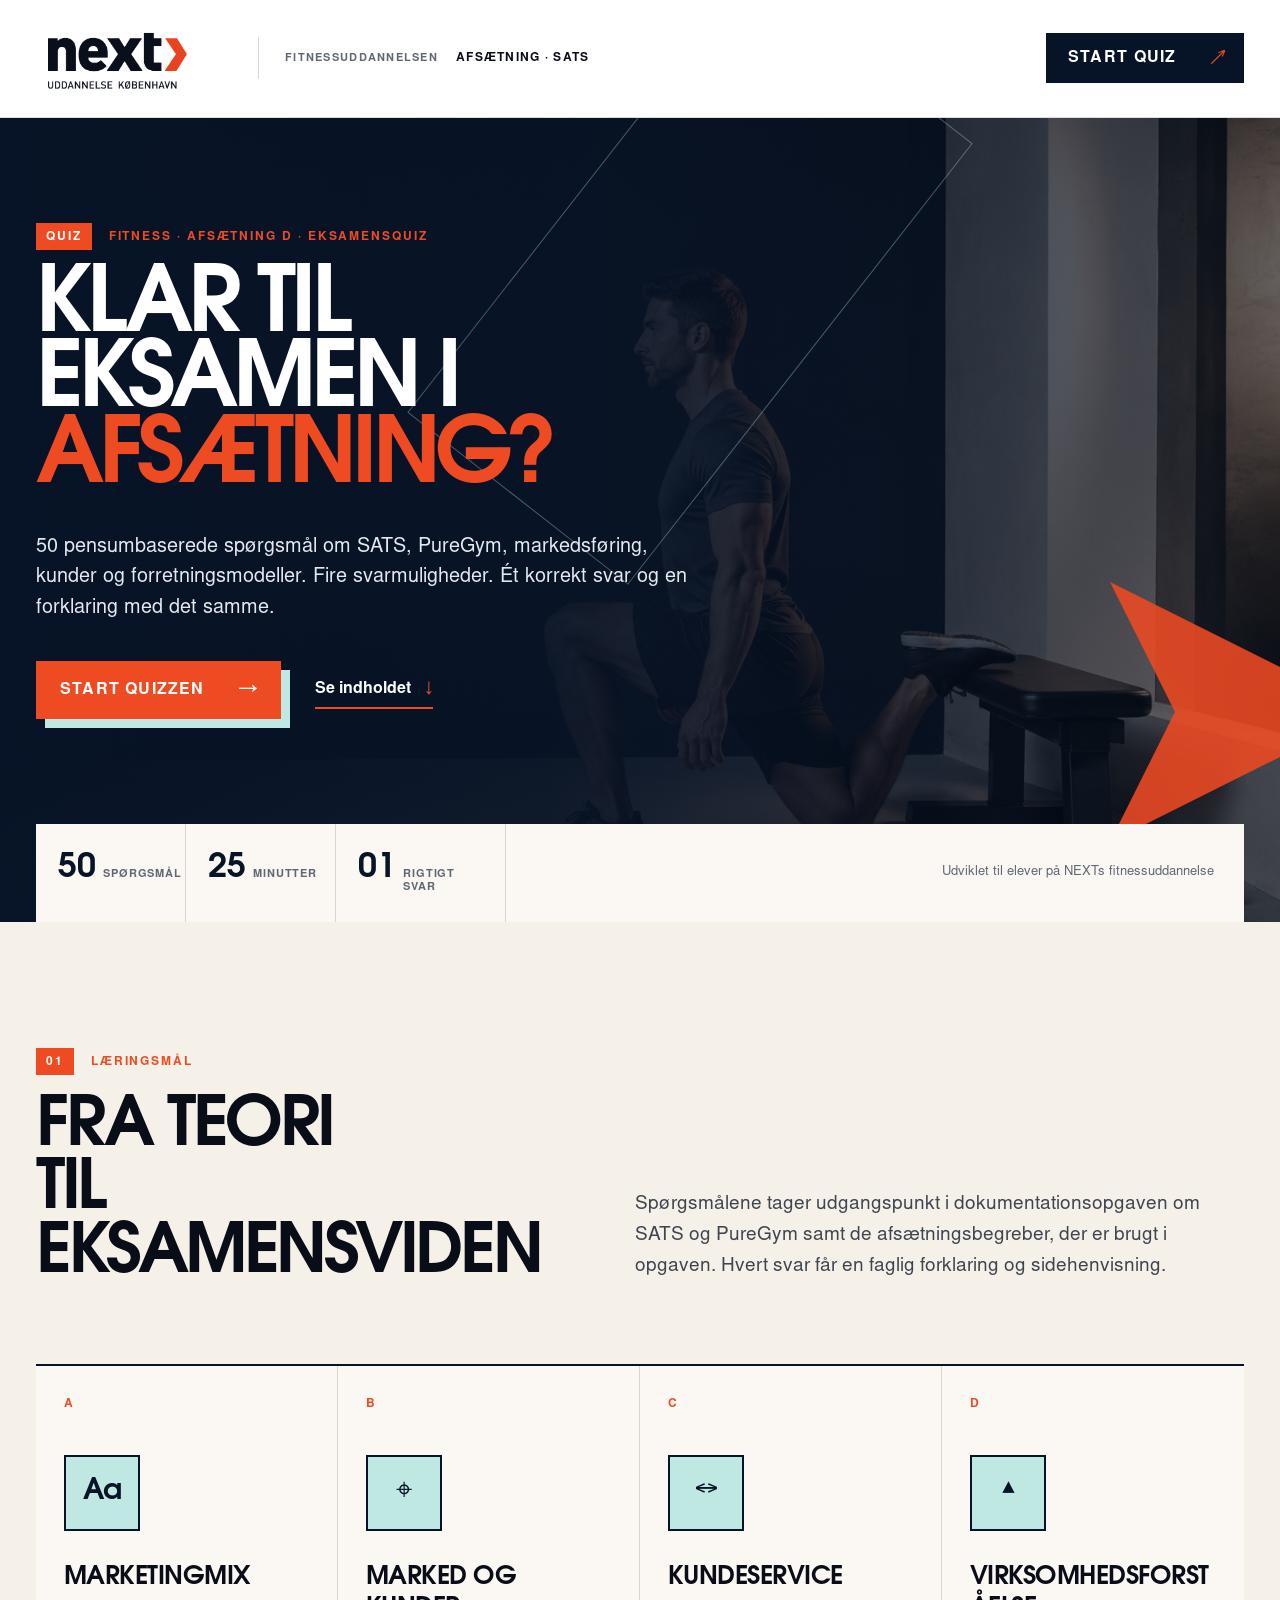
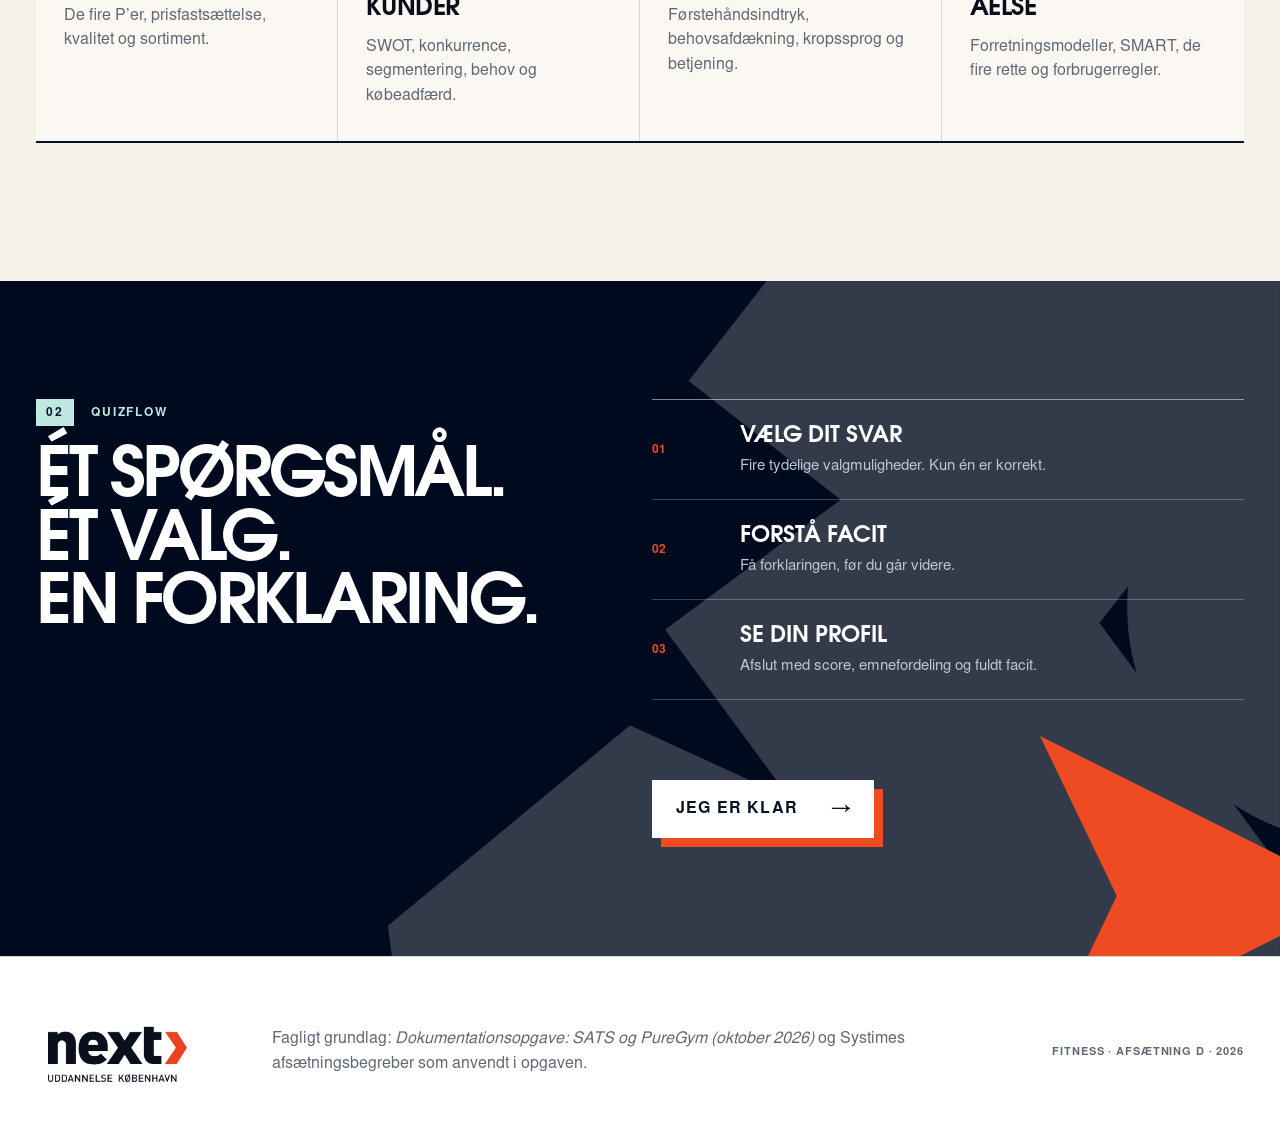
==== eksamen/index.html @ c427e0a9 "Byg NEXT eksamensquiz med oprindeligt design" ====
<!doctype html>
<html lang="da">
<head>
  <meta charset="utf-8">
  <meta name="viewport" content="width=device-width, initial-scale=1">
  <meta name="description" content="50 multiple choice-eksamensspørgsmål i afsætning D for NEXT GF2 Fitness, baseret på dokumentationsopgaven om SATS og PureGym.">
  <meta name="theme-color" content="#08162c">
  <title>NEXT Fitness · Eksamensquiz i afsætning D</title>
  <link rel="stylesheet" href="../css/site.css">
  <script src="questions.js" defer></script>
  <script src="quiz.js" defer></script>
  <style>
    .hero-photo { filter: saturate(.7) brightness(.68); }
    .hero-overlay { background:linear-gradient(90deg,rgba(7,19,38,.99),rgba(7,19,38,.92) 43%,rgba(7,19,38,.4) 100%); }
    .hero h1 { font-size:clamp(55px,7.2vw,112px); }
    .category-breakdown {grid-template-columns:repeat(4,minmax(0,1fr));}
    .topic-grid h3 {font-size:clamp(19px,2vw,26px);overflow-wrap:anywhere}
    .footer-grid p {max-width:700px}
    @media(max-width:1000px){.category-breakdown{grid-template-columns:repeat(2,minmax(0,1fr))}}
    @media(max-width:560px){.category-breakdown{grid-template-columns:1fr}.hero h1{font-size:clamp(48px,13vw,70px)}}
  </style>
</head>
<body>
  <a class="skip-link" href="#main-content">Gå til indhold</a>

  <header class="masthead">
    <a class="brand" href="#" data-home aria-label="Gå til quizforsiden">
      <img src="../assets/images/next-logo.png" alt="NEXT Uddannelse København">
    </a>
    <div class="masthead-meta" aria-label="Modul">
      <span>Fitnessuddannelsen</span>
      <strong>Afsætning · SATS</strong>
    </div>
    <button class="header-cta" type="button" data-start>
      Start quiz
      <span aria-hidden="true">↗</span>
    </button>
  </header>

  <main id="main-content">
    <div id="intro-screen" class="screen">
      <section class="hero" aria-labelledby="hero-title">
        <img class="hero-photo" src="../assets/images/hero-fitness.png" alt="Atlet udfører en kontrolleret Bulgarian split squat">
        <div class="hero-overlay" aria-hidden="true"></div>
        <div class="hero-shape hero-shape-one" aria-hidden="true"></div>
        <div class="hero-shape hero-shape-two" aria-hidden="true"></div>

        <div class="hero-content page-width">
          <p class="overline"><span>Quiz</span> Fitness · Afsætning D · Eksamensquiz</p>
          <h1 id="hero-title">Klar til<br>eksamen i<br><em>afsætning?</em></h1>
          <p class="hero-lead">50 pensumbaserede spørgsmål om SATS, PureGym, markedsføring, kunder og forretningsmodeller. Fire svarmuligheder. Ét korrekt svar og en forklaring med det samme.</p>
          <div class="hero-actions">
            <button class="button button-primary" type="button" data-start>
              Start quizzen
              <span aria-hidden="true">→</span>
            </button>
            <a class="text-link" href="#quiz-overview">Se indholdet <span aria-hidden="true">↓</span></a>
          </div>
        </div>

        <div class="hero-stats page-width" aria-label="Information om quizzen">
          <div><strong>50</strong><span>spørgsmål</span></div>
          <div><strong>25</strong><span>minutter</span></div>
          <div><strong>01</strong><span>rigtigt svar</span></div>
          <p>Udviklet til elever på NEXTs fitnessuddannelse</p>
        </div>
      </section>

      <section id="quiz-overview" class="overview page-width" aria-labelledby="overview-title">
        <div class="section-intro">
          <p class="overline"><span>01</span> Læringsmål</p>
          <h2 id="overview-title">Fra teori<br>til eksamensviden</h2>
          <p>Spørgsmålene tager udgangspunkt i dokumentationsopgaven om SATS og PureGym samt de afsætningsbegreber, der er brugt i opgaven. Hvert svar får en faglig forklaring og sidehenvisning.</p>
        </div>

        <div class="topic-grid">
          <article>
            <span class="topic-index">A</span>
            <div class="topic-icon" aria-hidden="true">Aa</div>
            <h3>Marketingmix</h3>
            <p>De fire P’er, prisfastsættelse, kvalitet og sortiment.</p>
          </article>
          <article>
            <span class="topic-index">B</span>
            <div class="topic-icon" aria-hidden="true">⌖</div>
            <h3>Marked og kunder</h3>
            <p>SWOT, konkurrence, segmentering, behov og købeadfærd.</p>
          </article>
          <article>
            <span class="topic-index">C</span>
            <div class="topic-icon" aria-hidden="true">↔</div>
            <h3>Kundeservice</h3>
            <p>Førstehåndsindtryk, behovsafdækning, kropssprog og betjening.</p>
          </article>
          <article>
            <span class="topic-index">D</span>
            <div class="topic-icon" aria-hidden="true">▲</div>
            <h3>Virksomhedsforståelse</h3>
            <p>Forretningsmodeller, SMART, de fire rette og forbrugerregler.</p>
          </article>
        </div>
      </section>

      <section class="process">
        <div class="page-width process-grid">
          <div class="process-copy">
            <p class="overline overline-light"><span>02</span> Quizflow</p>
            <h2>Ét spørgsmål.<br>Ét valg.<br>En forklaring.</h2>
          </div>
          <ol class="process-list">
            <li><b>01</b><span><strong>Vælg dit svar</strong><small>Fire tydelige valgmuligheder. Kun én er korrekt.</small></span></li>
            <li><b>02</b><span><strong>Forstå facit</strong><small>Få forklaringen, før du går videre.</small></span></li>
            <li><b>03</b><span><strong>Se din profil</strong><small>Afslut med score, emnefordeling og fuldt facit.</small></span></li>
          </ol>
          <button class="button button-light" type="button" data-start>Jeg er klar <span aria-hidden="true">→</span></button>
        </div>
      </section>
    </div>

    <section id="quiz-screen" class="screen quiz-shell" hidden aria-labelledby="question-title">
      <div class="quiz-topbar">
        <div class="page-width quiz-topbar-inner">
          <div>
            <span id="question-counter">Spørgsmål 01 / 50</span>
            <strong id="question-category">Marketingmix</strong>
          </div>
          <div class="progress-track" role="progressbar" aria-label="Quizfremdrift" aria-valuemin="0" aria-valuemax="50" aria-valuenow="1">
            <span id="progress-bar"></span>
          </div>
          <button class="quiet-button" type="button" data-home>Afslut</button>
        </div>
      </div>

      <div class="page-width quiz-layout">
        <aside class="quiz-rail" aria-label="Quizindhold">
          <p class="rail-kicker">Du testes i</p>
          <ul id="category-list"></ul>
          <div class="rail-note">
            <span aria-hidden="true">i</span>
            <p>Vælg ét svar. Facit kan ikke ændres, når du har svaret.</p>
          </div>
        </aside>

        <article class="question-panel">
          <p id="muscle-name" class="overline"><span id="question-number">01</span> Marketingmix</p>
          <h1 id="question-title" tabindex="-1"></h1>
          <div id="answer-list" class="answer-list" role="radiogroup" aria-label="Svarmuligheder"></div>
          <div id="question-action" class="question-action">
            <p id="selection-hint">Vælg en svarmulighed for at fortsætte.</p>
            <button id="submit-answer" class="button button-primary" type="button" disabled>Bekræft svar <span aria-hidden="true">→</span></button>
          </div>

          <div id="feedback-panel" class="feedback-panel" hidden aria-live="polite">
            <div id="feedback-symbol" class="feedback-symbol" aria-hidden="true"></div>
            <div class="feedback-copy">
              <p id="feedback-kicker"></p>
              <h2 id="feedback-title"></h2>
              <p id="feedback-explanation"></p>
            </div>
            <button id="next-question" class="button button-dark" type="button">Næste spørgsmål <span aria-hidden="true">→</span></button>
          </div>
        </article>
      </div>
    </section>

    <section id="result-screen" class="screen result-shell" hidden aria-labelledby="result-title">
      <div class="result-hero">
        <div class="page-width result-hero-grid">
          <div>
            <p class="overline overline-light"><span>Resultat</span> Din evaluering</p>
            <h1 id="result-title"></h1>
            <p id="result-summary"></p>
            <button class="button button-light" type="button" data-start>Tag quizzen igen <span aria-hidden="true">↻</span></button>
          </div>
          <div class="score-card" aria-label="Samlet score">
            <span>Din score</span>
            <strong id="result-score">0</strong>
            <b>af 50</b>
            <small id="result-percentage">0% rigtige</small>
          </div>
        </div>
      </div>

      <div class="page-width result-content">
        <section aria-labelledby="profile-title">
          <div class="result-heading">
            <p class="overline"><span>01</span> Faglig profil</p>
            <h2 id="profile-title">Sådan klarede du emnerne</h2>
          </div>
          <div id="category-breakdown" class="category-breakdown"></div>
        </section>

        <section class="review-section" aria-labelledby="review-title">
          <div class="result-heading">
            <p class="overline"><span>02</span> Facit</p>
            <h2 id="review-title">Gennemgå alle spørgsmål</h2>
          </div>
          <div id="answer-review" class="answer-review"></div>
        </section>
      </div>
    </section>
  </main>

  <footer class="site-footer">
    <div class="page-width footer-grid">
      <img src="../assets/images/next-logo.png" alt="NEXT Uddannelse København">
      <p>Fagligt grundlag: <em>Dokumentationsopgave: SATS og PureGym (oktober 2026)</em> og Systimes afsætningsbegreber som anvendt i opgaven.</p>
      <span>Fitness · Afsætning D · 2026</span>
    </div>
  </footer>
</body>
</html>
---- css/site.css ----
@font-face {
  font-family: "Next Display";
  src: url("../assets/fonts/URWGothic-Demi.otf") format("opentype");
  font-display: swap;
  font-weight: 700;
}

@font-face {
  font-family: "Next Sans";
  src: url("../assets/fonts/NimbusSans-Regular.otf") format("opentype");
  font-display: swap;
  font-weight: 400;
}

@font-face {
  font-family: "Next Sans";
  src: url("../assets/fonts/NimbusSans-Bold.otf") format("opentype");
  font-display: swap;
  font-weight: 700;
}

:root {
  --navy-950: #071326;
  --navy-900: #0b1b35;
  --navy-800: #142b4e;
  --orange-500: #ef4b23;
  --orange-600: #d93d16;
  --cream-100: #f5f0e8;
  --cream-50: #fbf8f3;
  --white: #ffffff;
  --mint-300: #bfe8e3;
  --ink: #090d18;
  --muted: #606875;
  --line: #d9d6cf;
  --success: #087a5b;
  --success-bg: #e4f4ed;
  --danger: #b72d32;
  --danger-bg: #f8e7e7;
  --page: 1280px;
  --shadow-lg: 0 28px 80px rgb(7 19 38 / 15%);
}

*,
*::before,
*::after {
  box-sizing: border-box;
}

[hidden] {
  display: none !important;
}

html {
  scroll-behavior: smooth;
}

body {
  min-width: 320px;
  margin: 0;
  overflow-x: hidden;
  background: var(--cream-100);
  color: var(--ink);
  font-family: "Next Sans", Arial, sans-serif;
  -webkit-font-smoothing: antialiased;
}

button,
input,
textarea,
select {
  font: inherit;
}

button,
a {
  -webkit-tap-highlight-color: transparent;
}

button:focus-visible,
a:focus-visible,
summary:focus-visible,
h1:focus-visible {
  outline: 4px solid #4d9cf5;
  outline-offset: 4px;
}

.skip-link {
  position: fixed;
  z-index: 1000;
  top: 12px;
  left: 12px;
  padding: 12px 16px;
  transform: translateY(-150%);
  background: var(--white);
  color: var(--navy-950);
  font-weight: 700;
}

.skip-link:focus {
  transform: translateY(0);
}

.page-width {
  width: min(var(--page), calc(100% - 72px));
  margin-inline: auto;
}

.screen[hidden] {
  display: none !important;
}

.masthead {
  position: relative;
  z-index: 20;
  min-height: 96px;
  display: grid;
  grid-template-columns: 190px 1fr auto;
  align-items: center;
  gap: 32px;
  padding: 14px max(36px, calc((100vw - var(--page)) / 2));
  background: var(--white);
  border-bottom: 1px solid rgb(7 19 38 / 14%);
}

.brand {
  display: inline-flex;
  width: fit-content;
}

.brand img {
  width: 158px;
  height: auto;
  display: block;
}

.masthead-meta {
  min-height: 42px;
  display: flex;
  align-items: center;
  gap: 18px;
  border-left: 1px solid var(--line);
  padding-left: 26px;
  text-transform: uppercase;
  letter-spacing: .08em;
}

.masthead-meta span {
  color: var(--muted);
  font-size: 11px;
  font-weight: 700;
}

.masthead-meta strong {
  font-size: 12px;
}

.header-cta,
.quiet-button {
  border: 0;
  cursor: pointer;
  text-transform: uppercase;
  font-weight: 700;
  letter-spacing: .08em;
}

.header-cta {
  min-height: 50px;
  display: inline-flex;
  align-items: center;
  gap: 34px;
  padding: 0 18px 0 22px;
  background: var(--navy-950);
  color: var(--white);
}

.header-cta span {
  color: var(--orange-500);
  font-size: 20px;
}

.hero {
  position: relative;
  min-height: 760px;
  height: calc(100vh - 96px);
  max-height: 980px;
  overflow: hidden;
  display: grid;
  align-items: center;
  background: var(--navy-950);
  color: var(--white);
}

.hero-photo,
.hero-overlay {
  position: absolute;
  inset: 0;
  width: 100%;
  height: 100%;
}

.hero-photo {
  object-fit: cover;
  object-position: center;
}

.hero-overlay {
  background:
    linear-gradient(90deg, rgb(7 19 38 / 98%) 0%, rgb(7 19 38 / 88%) 37%, rgb(7 19 38 / 30%) 67%, rgb(7 19 38 / 6%) 100%),
    linear-gradient(0deg, rgb(7 19 38 / 75%) 0%, transparent 42%);
}

.hero-shape {
  position: absolute;
  pointer-events: none;
}

.hero-shape-one {
  top: -120px;
  left: 43%;
  width: 280px;
  height: 560px;
  transform: rotate(38deg);
  border: 1px solid rgb(191 232 227 / 34%);
}

.hero-shape-two {
  right: -90px;
  bottom: 80px;
  width: 260px;
  height: 260px;
  background: var(--orange-500);
  clip-path: polygon(0 0, 100% 50%, 0 100%, 25% 50%);
  opacity: .88;
}

.hero-content {
  position: relative;
  z-index: 2;
  padding-bottom: 98px;
}

.overline {
  margin: 0 0 22px;
  color: var(--orange-500);
  font-size: 12px;
  font-weight: 700;
  letter-spacing: .16em;
  text-transform: uppercase;
}

.overline span {
  display: inline-block;
  margin-right: 12px;
  padding: 7px 10px 6px;
  background: var(--orange-500);
  color: var(--white);
}

.overline-light {
  color: var(--mint-300);
}

.overline-light span {
  background: var(--mint-300);
  color: var(--navy-950);
}

.hero h1,
.process h2,
.result-hero h1 {
  margin: 0;
  font-family: "Next Display", "Arial Black", sans-serif;
  font-weight: 700;
  text-transform: uppercase;
}

.hero h1 {
  max-width: 900px;
  font-size: clamp(64px, 7.7vw, 124px);
  line-height: .82;
  letter-spacing: -.055em;
}

.hero h1 em {
  color: var(--orange-500);
  font-style: normal;
}

.hero-lead {
  max-width: 670px;
  margin: 34px 0 0;
  color: #e4e9f0;
  font-size: clamp(18px, 1.55vw, 23px);
  line-height: 1.55;
}

.hero-actions {
  margin-top: 36px;
  display: flex;
  align-items: center;
  gap: 34px;
}

.button {
  min-height: 58px;
  min-width: 220px;
  border: 0;
  display: inline-flex;
  align-items: center;
  justify-content: space-between;
  gap: 32px;
  padding: 16px 21px 15px 24px;
  cursor: pointer;
  color: var(--white);
  font-weight: 700;
  letter-spacing: .075em;
  text-transform: uppercase;
  transition: transform .18s ease, background .18s ease, box-shadow .18s ease;
}

.button span {
  font-size: 22px;
  line-height: 1;
}

.button:hover:not(:disabled) {
  transform: translate(4px, 4px);
}

.button-primary {
  background: var(--orange-500);
  box-shadow: 9px 9px 0 var(--mint-300);
}

.button-primary:hover:not(:disabled) {
  background: var(--orange-600);
  box-shadow: 5px 5px 0 var(--mint-300);
}

.button-dark {
  background: var(--navy-950);
}

.button-dark:hover:not(:disabled) {
  background: var(--navy-800);
}

.button-light {
  background: var(--white);
  color: var(--navy-950);
  box-shadow: 9px 9px 0 var(--orange-500);
}

.button-light:hover:not(:disabled) {
  box-shadow: 5px 5px 0 var(--orange-500);
}

.button:disabled {
  cursor: not-allowed;
  opacity: .48;
  box-shadow: none;
}

.text-link {
  padding: 10px 0 8px;
  color: var(--white);
  border-bottom: 2px solid var(--orange-500);
  font-weight: 700;
  text-decoration: none;
}

.text-link span {
  margin-left: 10px;
  color: var(--orange-500);
}

.hero-stats {
  position: absolute;
  z-index: 3;
  right: 0;
  bottom: 0;
  left: 0;
  min-height: 98px;
  display: grid;
  grid-template-columns: 150px 150px 170px 1fr;
  align-items: stretch;
  background: var(--cream-50);
  color: var(--navy-950);
}

.hero-stats > div {
  display: flex;
  align-items: baseline;
  gap: 7px;
  padding: 25px 22px;
  border-right: 1px solid var(--line);
}

.hero-stats strong {
  font-family: "Next Display", sans-serif;
  font-size: 34px;
}

.hero-stats span {
  color: var(--muted);
  font-size: 11px;
  font-weight: 700;
  letter-spacing: .08em;
  text-transform: uppercase;
}

.hero-stats p {
  margin: 0;
  align-self: center;
  justify-self: end;
  padding: 25px 30px;
  color: var(--muted);
  font-size: 13px;
}

.overview {
  padding-block: 126px 138px;
}

.section-intro {
  display: grid;
  grid-template-columns: minmax(360px, .92fr) 1.08fr;
  column-gap: 80px;
  align-items: end;
}

.section-intro .overline {
  grid-column: 1 / -1;
}

.section-intro h2,
.result-heading h2 {
  margin: 0;
  font-family: "Next Display", sans-serif;
  font-size: clamp(46px, 5.4vw, 82px);
  line-height: .92;
  letter-spacing: -.05em;
  text-transform: uppercase;
}

.section-intro > p:last-child {
  max-width: 610px;
  margin: 0;
  padding-bottom: 5px;
  color: #3e4550;
  font-size: 19px;
  line-height: 1.65;
}

.topic-grid {
  margin-top: 76px;
  display: grid;
  grid-template-columns: repeat(4, 1fr);
  border-top: 2px solid var(--navy-950);
  border-bottom: 2px solid var(--navy-950);
}

.topic-grid article {
  position: relative;
  min-height: 330px;
  padding: 28px 28px 32px;
  border-right: 1px solid var(--line);
  background: var(--cream-50);
  transition: background .2s ease, color .2s ease, transform .2s ease;
}

.topic-grid article:last-child {
  border-right: 0;
}

.topic-grid article:hover {
  z-index: 2;
  transform: translateY(-8px);
  background: var(--navy-950);
  color: var(--white);
}

.topic-index {
  color: var(--orange-500);
  font-size: 12px;
  font-weight: 700;
}

.topic-icon {
  width: 76px;
  height: 76px;
  margin-top: 42px;
  display: grid;
  place-items: center;
  border: 2px solid var(--navy-950);
  background: var(--mint-300);
  color: var(--navy-950);
  font-family: "Next Display", sans-serif;
  font-size: 29px;
}

.topic-grid h3 {
  margin: 32px 0 10px;
  font-family: "Next Display", sans-serif;
  font-size: 28px;
  letter-spacing: -.02em;
  text-transform: uppercase;
}

.topic-grid p {
  margin: 0;
  color: var(--muted);
  line-height: 1.55;
}

.topic-grid article:hover p {
  color: #d9e0e9;
}

.process {
  position: relative;
  overflow: hidden;
  padding-block: 118px;
  background: var(--navy-950) url("../assets/images/next-pattern-dark.png") center / cover;
  color: var(--white);
}

.process::after {
  content: "";
  position: absolute;
  right: -80px;
  bottom: -100px;
  width: 320px;
  height: 320px;
  background: var(--orange-500);
  clip-path: polygon(0 0, 100% 50%, 0 100%, 24% 50%);
}

.process-grid {
  position: relative;
  z-index: 1;
  display: grid;
  grid-template-columns: .95fr 1.05fr;
  gap: 80px;
}

.process h2 {
  font-size: clamp(50px, 5.4vw, 82px);
  line-height: .92;
  letter-spacing: -.05em;
}

.process-list {
  margin: 0;
  padding: 0;
  list-style: none;
  border-top: 1px solid rgb(255 255 255 / 50%);
}

.process-list li {
  min-height: 100px;
  display: grid;
  grid-template-columns: 70px 1fr;
  align-items: center;
  gap: 18px;
  border-bottom: 1px solid rgb(255 255 255 / 24%);
}

.process-list li > b {
  color: var(--orange-500);
  font-size: 12px;
}

.process-list li span {
  display: grid;
  gap: 7px;
}

.process-list strong {
  font-family: "Next Display", sans-serif;
  font-size: 23px;
  text-transform: uppercase;
}

.process-list small {
  color: #bcc7d5;
  font-size: 15px;
}

.process .button {
  grid-column: 2;
  justify-self: start;
}

.quiz-shell {
  min-height: calc(100vh - 96px);
  padding-bottom: 100px;
  background:
    linear-gradient(120deg, transparent 0 75%, rgb(7 19 38 / 5%) 75% 100%),
    var(--cream-100);
}

.quiz-topbar {
  background: var(--navy-950);
  color: var(--white);
}

.quiz-topbar-inner {
  min-height: 78px;
  display: grid;
  grid-template-columns: 230px 1fr auto;
  align-items: center;
  gap: 30px;
}

.quiz-topbar-inner > div:first-child {
  display: flex;
  align-items: center;
  gap: 18px;
}

#question-counter,
#question-category {
  font-size: 11px;
  letter-spacing: .1em;
  text-transform: uppercase;
}

#question-category {
  padding-left: 18px;
  border-left: 1px solid rgb(255 255 255 / 34%);
  color: var(--mint-300);
}

.progress-track {
  height: 7px;
  overflow: hidden;
  background: rgb(255 255 255 / 16%);
}

.progress-track span {
  display: block;
  width: 0;
  height: 100%;
  background: var(--orange-500);
  transition: width .28s ease;
}

.quiet-button {
  padding: 12px 0 10px;
  background: transparent;
  color: var(--white);
  border-bottom: 2px solid var(--orange-500);
  font-size: 11px;
}

.quiz-layout {
  display: grid;
  grid-template-columns: 220px minmax(0, 1fr);
  gap: 54px;
  padding-top: 68px;
}

.quiz-rail {
  padding-top: 8px;
}

.rail-kicker {
  margin: 0 0 22px;
  color: var(--muted);
  font-size: 11px;
  font-weight: 700;
  letter-spacing: .12em;
  text-transform: uppercase;
}

.quiz-rail ul {
  margin: 0;
  padding: 0;
  list-style: none;
  border-top: 2px solid var(--navy-950);
}

.quiz-rail li {
  min-height: 52px;
  display: flex;
  align-items: center;
  justify-content: space-between;
  gap: 10px;
  border-bottom: 1px solid var(--line);
  color: var(--muted);
  font-size: 13px;
  font-weight: 700;
  text-transform: uppercase;
}

.quiz-rail li.active {
  color: var(--navy-950);
}

.quiz-rail li.active::before {
  content: "";
  width: 10px;
  height: 10px;
  margin-right: 2px;
  background: var(--orange-500);
}

.quiz-rail li span {
  margin-left: auto;
  color: var(--orange-500);
}

.rail-note {
  margin-top: 38px;
  display: grid;
  grid-template-columns: 28px 1fr;
  gap: 11px;
  align-items: start;
}

.rail-note > span {
  width: 26px;
  height: 26px;
  display: grid;
  place-items: center;
  border-radius: 50%;
  background: var(--navy-950);
  color: var(--white);
  font-family: serif;
  font-weight: 700;
}

.rail-note p {
  margin: 2px 0 0;
  color: var(--muted);
  font-size: 13px;
  line-height: 1.5;
}

.question-panel {
  min-height: 640px;
  padding: clamp(42px, 5.2vw, 72px);
  background: var(--white);
  border-top: 10px solid var(--navy-950);
  box-shadow: var(--shadow-lg);
}

.question-panel > h1 {
  max-width: 910px;
  margin: 0 0 42px;
  font-family: "Next Display", sans-serif;
  font-size: clamp(38px, 4vw, 62px);
  line-height: 1.02;
  letter-spacing: -.045em;
}

.answer-list {
  display: grid;
  gap: 13px;
}

.answer-option {
  width: 100%;
  min-height: 72px;
  display: grid;
  grid-template-columns: 50px minmax(0, 1fr) 38px;
  align-items: center;
  gap: 17px;
  padding: 10px 16px 10px 10px;
  border: 2px solid #d6d8dc;
  background: var(--white);
  color: var(--ink);
  cursor: pointer;
  text-align: left;
  font-size: 17px;
  line-height: 1.35;
  transition: border-color .15s ease, background .15s ease, transform .15s ease;
}

.answer-option:hover:not(:disabled) {
  transform: translateX(5px);
  border-color: var(--navy-950);
}

.answer-option:disabled {
  cursor: default;
  opacity: 1;
}

.answer-letter {
  width: 48px;
  height: 48px;
  display: grid;
  place-items: center;
  background: var(--cream-100);
  font-family: "Next Display", sans-serif;
  font-size: 16px;
}

.answer-state {
  text-align: center;
  font-size: 27px;
  font-weight: 700;
}

.answer-option.selected {
  border-color: var(--navy-950);
  background: #edf2f8;
}

.answer-option.selected .answer-letter {
  background: var(--navy-950);
  color: var(--white);
}

.answer-option.correct {
  border-color: var(--success);
  background: var(--success-bg);
}

.answer-option.correct .answer-letter {
  background: var(--success);
  color: var(--white);
}

.answer-option.wrong {
  border-color: var(--danger);
  background: var(--danger-bg);
}

.answer-option.wrong .answer-letter {
  background: var(--danger);
  color: var(--white);
}

.question-action {
  margin-top: 30px;
  display: flex;
  align-items: center;
  justify-content: space-between;
  gap: 24px;
}

.question-action p {
  margin: 0;
  color: var(--muted);
  font-size: 13px;
}

.feedback-panel {
  margin-top: 30px;
  padding: 24px;
  display: grid;
  grid-template-columns: 58px 1fr auto;
  align-items: center;
  gap: 20px;
  border-left: 8px solid;
}

.feedback-panel.is-correct {
  border-color: var(--success);
  background: var(--success-bg);
}

.feedback-panel.is-wrong {
  border-color: var(--danger);
  background: var(--danger-bg);
}

.feedback-symbol {
  width: 54px;
  height: 54px;
  display: grid;
  place-items: center;
  border-radius: 50%;
  color: var(--white);
  font-size: 28px;
  font-weight: 700;
}

.is-correct .feedback-symbol {
  background: var(--success);
}

.is-wrong .feedback-symbol {
  background: var(--danger);
}

.feedback-copy > p:first-child {
  margin: 0 0 4px;
  color: var(--muted);
  font-size: 10px;
  font-weight: 700;
  letter-spacing: .12em;
  text-transform: uppercase;
}

.feedback-copy h2 {
  margin: 0 0 7px;
  font-family: "Next Display", sans-serif;
  font-size: 27px;
  text-transform: uppercase;
}

.feedback-copy > p:last-child {
  max-width: 610px;
  margin: 0;
  color: #3f4650;
  line-height: 1.55;
}

.feedback-panel .button {
  min-width: 205px;
  box-shadow: none;
}

.result-shell {
  background: var(--cream-100);
}

.result-hero {
  position: relative;
  overflow: hidden;
  padding-block: 92px;
  background: var(--navy-950) url("../assets/images/next-pattern-dark.png") center / cover;
  color: var(--white);
}

.result-hero::after {
  content: "";
  position: absolute;
  right: -80px;
  bottom: -40px;
  width: 360px;
  height: 360px;
  background: var(--orange-500);
  clip-path: polygon(0 0, 100% 50%, 0 100%, 24% 50%);
}

.result-hero-grid {
  position: relative;
  z-index: 1;
  display: grid;
  grid-template-columns: minmax(0, 1fr) 340px;
  align-items: center;
  gap: 76px;
}

.result-hero h1 {
  max-width: 800px;
  font-size: clamp(58px, 7vw, 102px);
  line-height: .86;
  letter-spacing: -.055em;
}

.result-hero-grid > div:first-child > p:not(.overline) {
  max-width: 680px;
  margin: 30px 0 35px;
  color: #dce4ee;
  font-size: 19px;
  line-height: 1.6;
}

.score-card {
  aspect-ratio: 1;
  display: flex;
  flex-direction: column;
  align-items: center;
  justify-content: center;
  border: 10px solid var(--mint-300);
  border-radius: 50%;
  background: rgb(7 19 38 / 72%);
}

.score-card > span {
  margin-bottom: 9px;
  color: var(--mint-300);
  font-size: 11px;
  font-weight: 700;
  letter-spacing: .14em;
  text-transform: uppercase;
}

.score-card strong {
  color: var(--orange-500);
  font-family: "Next Display", sans-serif;
  font-size: 112px;
  line-height: .78;
}

.score-card b {
  margin-top: 13px;
  font-size: 23px;
  text-transform: uppercase;
}

.score-card small {
  margin-top: 12px;
  color: var(--mint-300);
  font-size: 13px;
  font-weight: 700;
}

.result-content {
  padding-block: 112px 130px;
}

.result-heading {
  display: grid;
  grid-template-columns: 200px 1fr;
  align-items: end;
  gap: 30px;
  margin-bottom: 42px;
}

.result-heading .overline {
  margin: 0;
}

.result-heading h2 {
  font-size: clamp(44px, 5vw, 72px);
}

.category-breakdown {
  display: grid;
  grid-template-columns: repeat(4, 1fr);
  gap: 14px;
}

.category-card {
  min-height: 170px;
  padding: 24px;
  background: var(--white);
  border-top: 7px solid var(--navy-950);
  box-shadow: 0 12px 35px rgb(7 19 38 / 7%);
}

.category-card header {
  display: flex;
  align-items: baseline;
  justify-content: space-between;
  gap: 12px;
}

.category-card h3 {
  margin: 0;
  font-family: "Next Display", sans-serif;
  font-size: 22px;
  text-transform: uppercase;
}

.category-card strong {
  color: var(--orange-500);
  font-size: 19px;
}

.category-track {
  height: 8px;
  margin-top: 28px;
  overflow: hidden;
  background: #e3e0da;
}

.category-track span {
  display: block;
  height: 100%;
  background: var(--orange-500);
}

.category-card p {
  margin: 14px 0 0;
  color: var(--muted);
  font-size: 13px;
}

.review-section {
  margin-top: 108px;
}

.answer-review {
  border-top: 2px solid var(--navy-950);
}

.answer-review details {
  background: rgb(255 255 255 / 48%);
  border-bottom: 1px solid #c6c6c1;
}

.answer-review summary {
  min-height: 82px;
  padding: 14px 18px;
  display: grid;
  grid-template-columns: 40px minmax(0, 1fr) 28px;
  align-items: center;
  gap: 17px;
  cursor: pointer;
  list-style: none;
}

.answer-review summary::-webkit-details-marker {
  display: none;
}

.review-status {
  width: 36px;
  height: 36px;
  display: grid;
  place-items: center;
  border-radius: 50%;
  color: var(--white);
  font-weight: 700;
}

.review-status.correct {
  background: var(--success);
}

.review-status.wrong {
  background: var(--danger);
}

.review-title small {
  display: block;
  margin-bottom: 4px;
  color: var(--muted);
  font-size: 10px;
  font-weight: 700;
  letter-spacing: .1em;
  text-transform: uppercase;
}

.review-title strong {
  line-height: 1.35;
}

.review-plus {
  font-size: 28px;
  transition: transform .18s ease;
}

.answer-review details[open] .review-plus {
  transform: rotate(45deg);
}

.review-body {
  padding: 0 72px 28px 75px;
}

.review-body p {
  margin: 11px 0;
  line-height: 1.55;
}

.review-body label {
  display: block;
  margin-bottom: 2px;
  color: var(--orange-500);
  font-size: 10px;
  font-weight: 700;
  letter-spacing: .1em;
  text-transform: uppercase;
}

.review-explanation {
  padding-top: 13px;
  border-top: 1px solid var(--line);
  color: #414852;
}

.site-footer {
  background: var(--white);
  border-top: 1px solid var(--line);
}

.footer-grid {
  min-height: 190px;
  display: grid;
  grid-template-columns: 190px 1fr auto;
  align-items: center;
  gap: 46px;
}

.footer-grid img {
  width: 158px;
}

.footer-grid p {
  max-width: 680px;
  margin: 0;
  color: var(--muted);
  line-height: 1.55;
}

.footer-grid > span {
  color: var(--muted);
  font-size: 11px;
  font-weight: 700;
  letter-spacing: .08em;
  text-transform: uppercase;
}

@media (max-width: 1050px) {
  .page-width {
    width: min(var(--page), calc(100% - 44px));
  }

  .masthead {
    padding-inline: 22px;
  }

  .hero h1 {
    font-size: clamp(62px, 9.4vw, 100px);
  }

  .hero-overlay {
    background:
      linear-gradient(90deg, rgb(7 19 38 / 98%) 0%, rgb(7 19 38 / 85%) 50%, rgb(7 19 38 / 22%) 100%),
      linear-gradient(0deg, rgb(7 19 38 / 80%) 0%, transparent 48%);
  }

  .section-intro {
    grid-template-columns: 1fr;
    gap: 34px;
  }

  .topic-grid {
    grid-template-columns: 1fr 1fr;
  }

  .topic-grid article:nth-child(2) {
    border-right: 0;
  }

  .topic-grid article:nth-child(-n+2) {
    border-bottom: 1px solid var(--line);
  }

  .quiz-layout {
    grid-template-columns: 170px minmax(0, 1fr);
    gap: 30px;
  }

  .feedback-panel {
    grid-template-columns: 54px 1fr;
  }

  .feedback-panel .button {
    grid-column: 1 / -1;
    justify-self: end;
  }
}

@media (max-width: 800px) {
  .masthead {
    grid-template-columns: 150px 1fr auto;
    min-height: 82px;
  }

  .brand img {
    width: 132px;
  }

  .masthead-meta span {
    display: none;
  }

  .masthead-meta {
    padding-left: 18px;
  }

  .header-cta {
    min-width: 48px;
    padding: 0 15px;
    gap: 0;
    font-size: 0;
  }

  .header-cta span {
    font-size: 23px;
  }

  .hero {
    min-height: 800px;
    height: calc(100vh - 82px);
  }

  .hero-photo {
    object-position: 62% center;
  }

  .hero-content {
    padding-bottom: 178px;
  }

  .hero h1 {
    font-size: clamp(57px, 11vw, 86px);
  }

  .hero-lead {
    max-width: 560px;
  }

  .hero-stats {
    width: calc(100% - 44px);
    grid-template-columns: repeat(3, 1fr);
  }

  .hero-stats p {
    display: none;
  }

  .hero-stats > div {
    justify-content: center;
  }

  .process-grid {
    grid-template-columns: 1fr;
    gap: 55px;
  }

  .process .button {
    grid-column: 1;
  }

  .quiz-topbar-inner {
    grid-template-columns: 1fr auto;
  }

  .progress-track {
    grid-row: 2;
    grid-column: 1 / -1;
    width: 100%;
    margin-bottom: 14px;
  }

  .quiz-layout {
    grid-template-columns: 1fr;
    padding-top: 34px;
  }

  .quiz-rail {
    display: none;
  }

  .result-hero-grid {
    grid-template-columns: 1fr;
  }

  .score-card {
    width: min(330px, 100%);
    justify-self: center;
  }

  .category-breakdown {
    grid-template-columns: 1fr 1fr;
  }

  .result-heading {
    grid-template-columns: 1fr;
  }

  .footer-grid {
    grid-template-columns: 160px 1fr;
  }

  .footer-grid > span {
    grid-column: 2;
  }
}

@media (max-width: 560px) {
  .page-width {
    width: calc(100% - 28px);
  }

  .masthead {
    grid-template-columns: 120px 1fr 46px;
    gap: 12px;
    min-height: 74px;
    padding-inline: 14px;
  }

  .brand img {
    width: 112px;
  }

  .masthead-meta {
    min-height: 32px;
    padding-left: 12px;
  }

  .masthead-meta strong {
    font-size: 9px;
  }

  .header-cta {
    min-height: 44px;
    min-width: 44px;
    padding-inline: 12px;
  }

  .hero {
    min-height: 760px;
    height: auto;
  }

  .hero-photo {
    object-position: 67% center;
  }

  .hero-overlay {
    background:
      linear-gradient(90deg, rgb(7 19 38 / 97%) 0%, rgb(7 19 38 / 78%) 100%),
      linear-gradient(0deg, rgb(7 19 38 / 90%) 0%, transparent 50%);
  }

  .hero-content {
    padding-block: 78px 195px;
  }

  .hero h1 {
    font-size: clamp(48px, 15vw, 68px);
    line-height: .86;
  }

  .hero-lead {
    margin-top: 25px;
    font-size: 17px;
  }

  .hero-actions {
    align-items: flex-start;
    flex-direction: column;
  }

  .button {
    width: 100%;
  }

  .hero-stats {
    min-height: 120px;
    width: calc(100% - 28px);
  }

  .hero-stats > div {
    align-items: center;
    flex-direction: column;
    gap: 2px;
    padding-inline: 6px;
    text-align: center;
  }

  .hero-stats strong {
    font-size: 28px;
  }

  .hero-stats span {
    font-size: 9px;
  }

  .overview {
    padding-block: 88px;
  }

  .section-intro h2,
  .result-heading h2 {
    font-size: 48px;
  }

  .section-intro > p:last-child {
    font-size: 17px;
  }

  .topic-grid {
    grid-template-columns: 1fr;
  }

  .topic-grid article,
  .topic-grid article:nth-child(2) {
    min-height: 285px;
    border-right: 0;
    border-bottom: 1px solid var(--line);
  }

  .process {
    padding-block: 86px;
  }

  .process h2 {
    font-size: 49px;
  }

  .process-list li {
    grid-template-columns: 50px 1fr;
  }

  .quiz-topbar-inner {
    width: calc(100% - 28px);
  }

  .question-panel {
    min-height: 0;
    padding: 30px 17px;
  }

  .question-panel > h1 {
    margin-bottom: 30px;
    font-size: 34px;
  }

  .answer-option {
    min-height: 66px;
    grid-template-columns: 42px minmax(0, 1fr) 28px;
    gap: 11px;
    padding-right: 8px;
    font-size: 15px;
  }

  .answer-letter {
    width: 40px;
    height: 40px;
  }

  .question-action {
    align-items: stretch;
    flex-direction: column;
  }

  .feedback-panel {
    grid-template-columns: 1fr;
    padding: 19px;
  }

  .feedback-panel .button {
    grid-column: 1;
  }

  .result-hero {
    padding-block: 70px;
  }

  .result-hero h1 {
    font-size: 57px;
  }

  .score-card strong {
    font-size: 92px;
  }

  .result-content {
    padding-block: 86px 100px;
  }

  .category-breakdown {
    grid-template-columns: 1fr;
  }

  .review-section {
    margin-top: 82px;
  }

  .answer-review summary {
    grid-template-columns: 36px minmax(0, 1fr) 22px;
    gap: 11px;
    padding-inline: 7px;
  }

  .review-body {
    padding: 0 12px 25px 54px;
  }

  .footer-grid {
    grid-template-columns: 1fr;
    gap: 24px;
    padding-block: 42px;
  }

  .footer-grid p,
  .footer-grid > span {
    grid-column: 1;
  }
}

@media (prefers-reduced-motion: reduce) {
  *,
  *::before,
  *::after {
    scroll-behavior: auto !important;
    transition: none !important;
  }
}
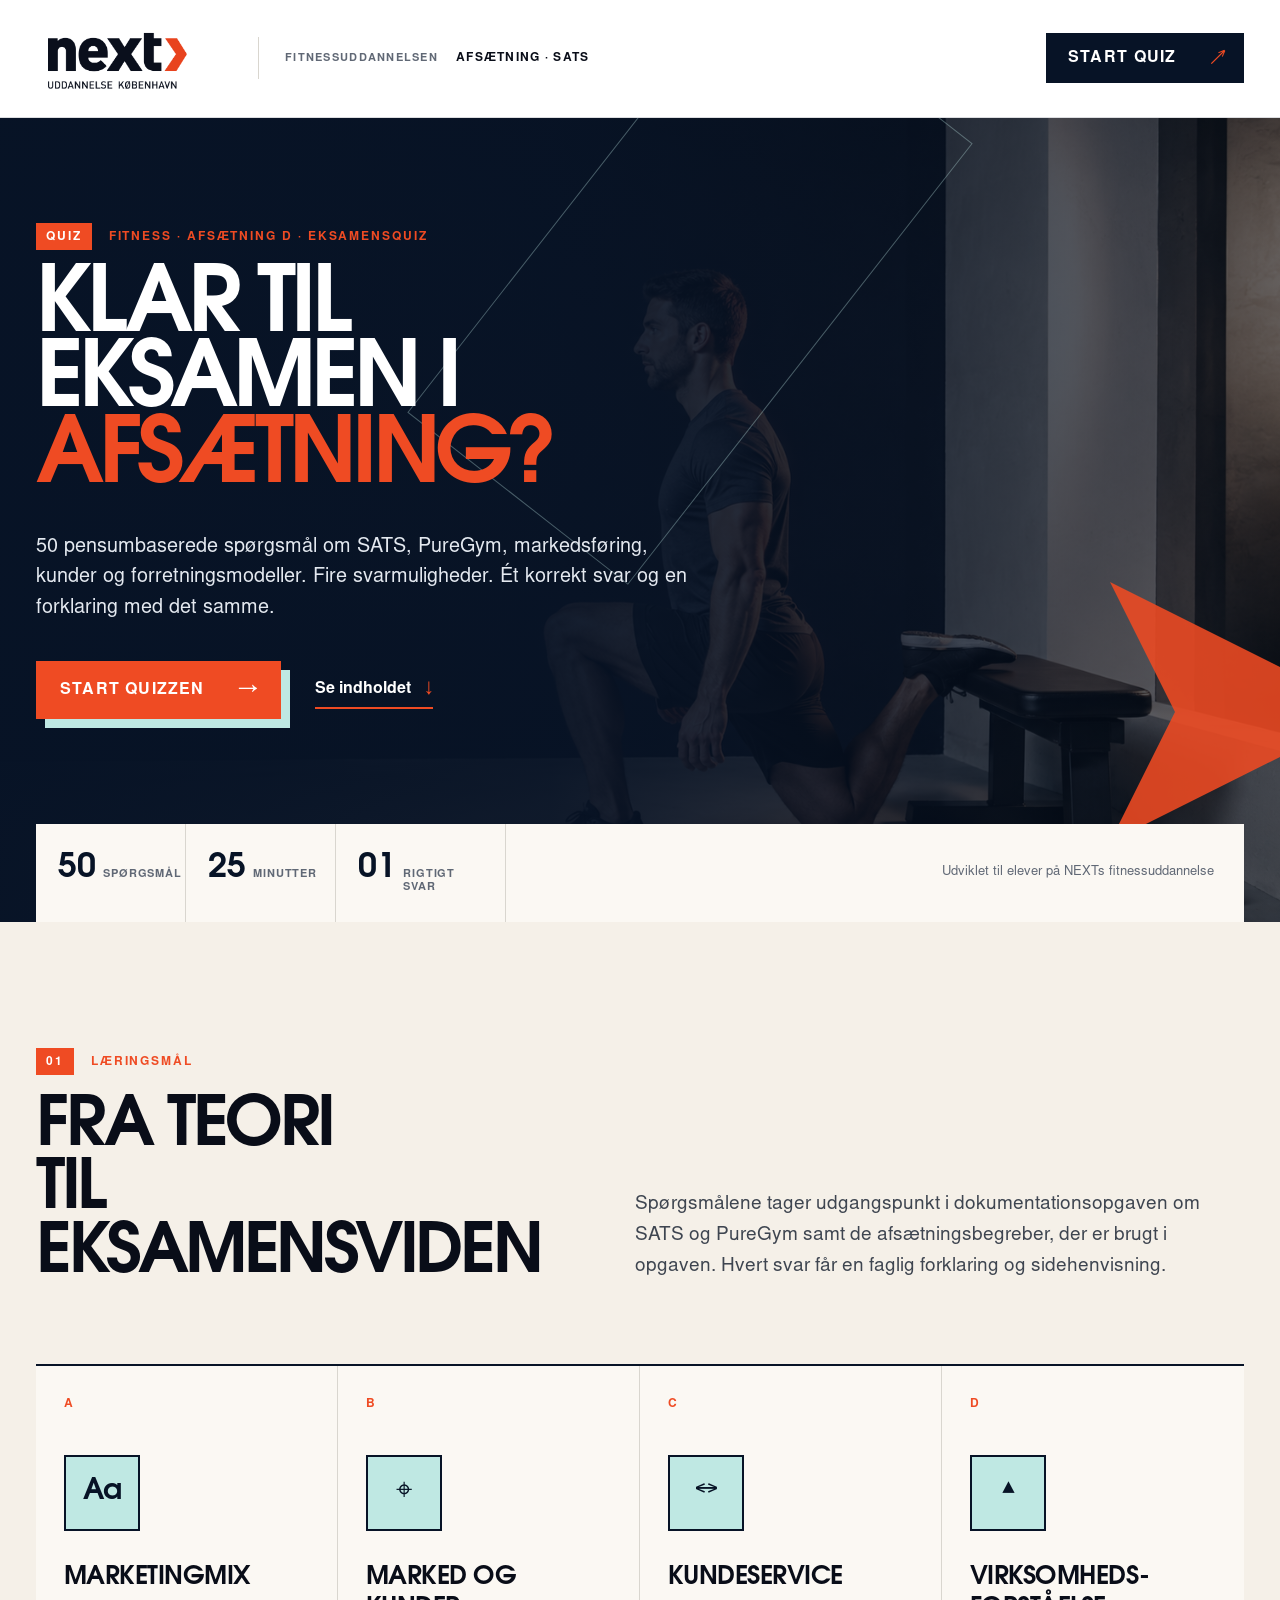
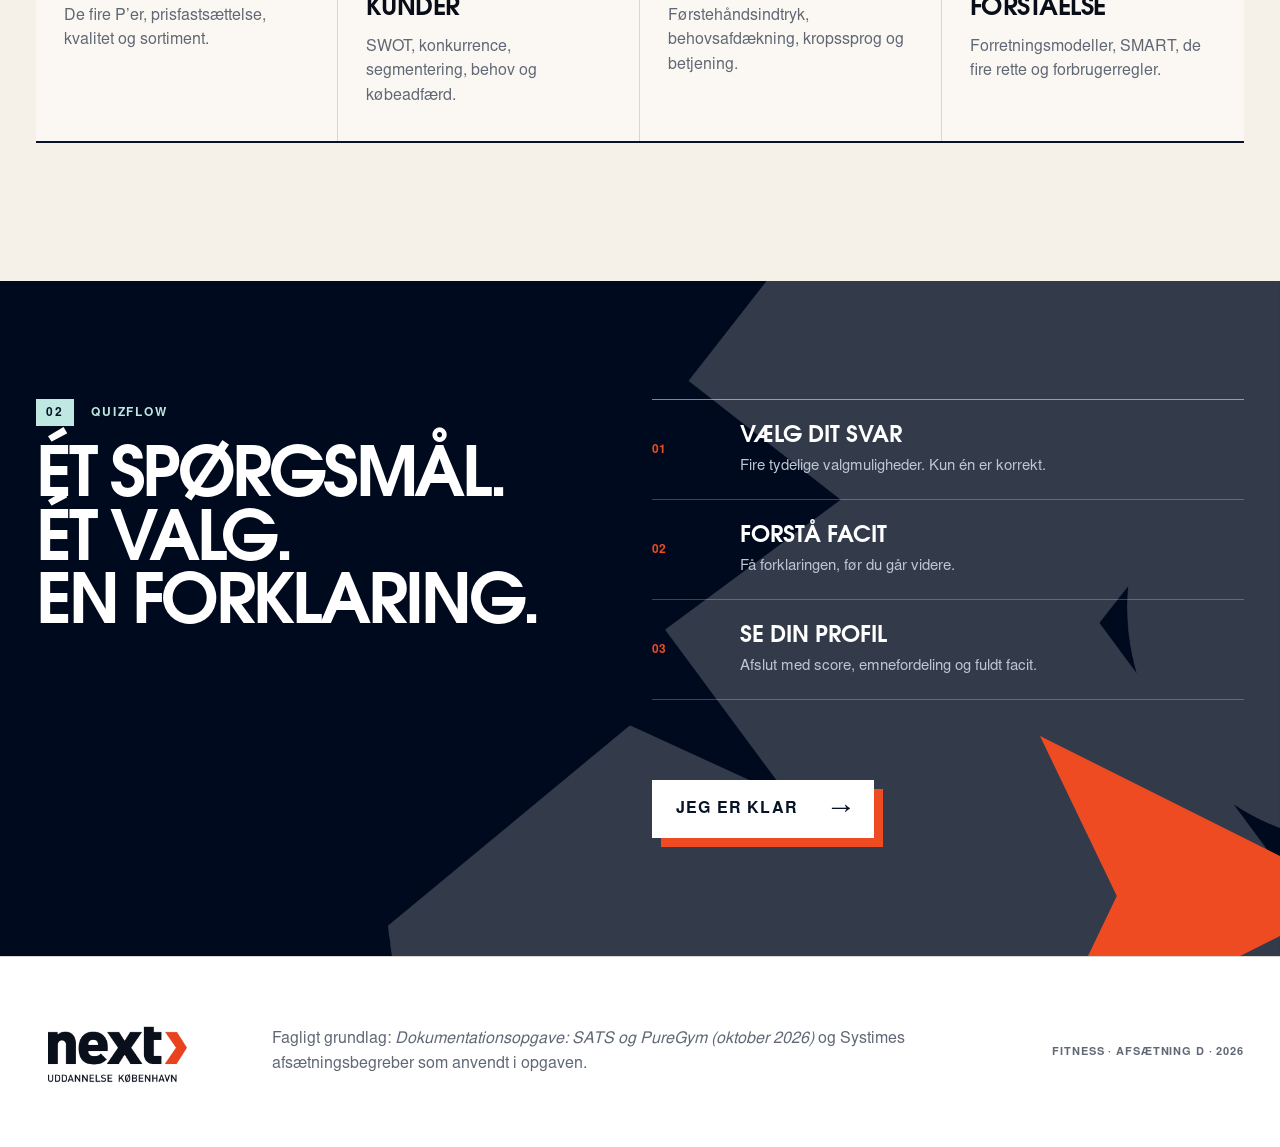
==== commit e245be19: "Ret orddeling af Virksomhedsforståelse på quiz, emneoversigt og resultat" ====
--- a/eksamen/index.html
+++ b/eksamen/index.html
@@ -6,10 +6,1612 @@
   <meta name="description" content="50 multiple choice-eksamensspørgsmål i afsætning D for NEXT GF2 Fitness, baseret på dokumentationsopgaven om SATS og PureGym.">
   <meta name="theme-color" content="#08162c">
   <title>NEXT Fitness · Eksamensquiz i afsætning D</title>
-  <link rel="stylesheet" href="../css/site.css">
-  <script src="questions.js" defer></script>
-  <script src="quiz.js" defer></script>
   <style>
+@font-face {
+  font-family: "Next Display";
+  src: url("../assets/fonts/URWGothic-Demi.otf") format("opentype");
+  font-display: swap;
+  font-weight: 700;
+}
+
+@font-face {
+  font-family: "Next Sans";
+  src: url("../assets/fonts/NimbusSans-Regular.otf") format("opentype");
+  font-display: swap;
+  font-weight: 400;
+}
+
+@font-face {
+  font-family: "Next Sans";
+  src: url("../assets/fonts/NimbusSans-Bold.otf") format("opentype");
+  font-display: swap;
+  font-weight: 700;
+}
+
+:root {
+  --navy-950: #071326;
+  --navy-900: #0b1b35;
+  --navy-800: #142b4e;
+  --orange-500: #ef4b23;
+  --orange-600: #d93d16;
+  --cream-100: #f5f0e8;
+  --cream-50: #fbf8f3;
+  --white: #ffffff;
+  --mint-300: #bfe8e3;
+  --ink: #090d18;
+  --muted: #606875;
+  --line: #d9d6cf;
+  --success: #087a5b;
+  --success-bg: #e4f4ed;
+  --danger: #b72d32;
+  --danger-bg: #f8e7e7;
+  --page: 1280px;
+  --shadow-lg: 0 28px 80px rgb(7 19 38 / 15%);
+}
+
+*,
+*::before,
+*::after {
+  box-sizing: border-box;
+}
+
+[hidden] {
+  display: none !important;
+}
+
+html {
+  scroll-behavior: smooth;
+}
+
+body {
+  min-width: 320px;
+  margin: 0;
+  overflow-x: hidden;
+  background: var(--cream-100);
+  color: var(--ink);
+  font-family: "Next Sans", Arial, sans-serif;
+  -webkit-font-smoothing: antialiased;
+}
+
+button,
+input,
+textarea,
+select {
+  font: inherit;
+}
+
+button,
+a {
+  -webkit-tap-highlight-color: transparent;
+}
+
+button:focus-visible,
+a:focus-visible,
+summary:focus-visible,
+h1:focus-visible {
+  outline: 4px solid #4d9cf5;
+  outline-offset: 4px;
+}
+
+.skip-link {
+  position: fixed;
+  z-index: 1000;
+  top: 12px;
+  left: 12px;
+  padding: 12px 16px;
+  transform: translateY(-150%);
+  background: var(--white);
+  color: var(--navy-950);
+  font-weight: 700;
+}
+
+.skip-link:focus {
+  transform: translateY(0);
+}
+
+.page-width {
+  width: min(var(--page), calc(100% - 72px));
+  margin-inline: auto;
+}
+
+.screen[hidden] {
+  display: none !important;
+}
+
+.masthead {
+  position: relative;
+  z-index: 20;
+  min-height: 96px;
+  display: grid;
+  grid-template-columns: 190px 1fr auto;
+  align-items: center;
+  gap: 32px;
+  padding: 14px max(36px, calc((100vw - var(--page)) / 2));
+  background: var(--white);
+  border-bottom: 1px solid rgb(7 19 38 / 14%);
+}
+
+.brand {
+  display: inline-flex;
+  width: fit-content;
+}
+
+.brand img {
+  width: 158px;
+  height: auto;
+  display: block;
+}
+
+.masthead-meta {
+  min-height: 42px;
+  display: flex;
+  align-items: center;
+  gap: 18px;
+  border-left: 1px solid var(--line);
+  padding-left: 26px;
+  text-transform: uppercase;
+  letter-spacing: .08em;
+}
+
+.masthead-meta span {
+  color: var(--muted);
+  font-size: 11px;
+  font-weight: 700;
+}
+
+.masthead-meta strong {
+  font-size: 12px;
+}
+
+.header-cta,
+.quiet-button {
+  border: 0;
+  cursor: pointer;
+  text-transform: uppercase;
+  font-weight: 700;
+  letter-spacing: .08em;
+}
+
+.header-cta {
+  min-height: 50px;
+  display: inline-flex;
+  align-items: center;
+  gap: 34px;
+  padding: 0 18px 0 22px;
+  background: var(--navy-950);
+  color: var(--white);
+}
+
+.header-cta span {
+  color: var(--orange-500);
+  font-size: 20px;
+}
+
+.hero {
+  position: relative;
+  min-height: 760px;
+  height: calc(100vh - 96px);
+  max-height: 980px;
+  overflow: hidden;
+  display: grid;
+  align-items: center;
+  background: var(--navy-950);
+  color: var(--white);
+}
+
+.hero-photo,
+.hero-overlay {
+  position: absolute;
+  inset: 0;
+  width: 100%;
+  height: 100%;
+}
+
+.hero-photo {
+  object-fit: cover;
+  object-position: center;
+}
+
+.hero-overlay {
+  background:
+    linear-gradient(90deg, rgb(7 19 38 / 98%) 0%, rgb(7 19 38 / 88%) 37%, rgb(7 19 38 / 30%) 67%, rgb(7 19 38 / 6%) 100%),
+    linear-gradient(0deg, rgb(7 19 38 / 75%) 0%, transparent 42%);
+}
+
+.hero-shape {
+  position: absolute;
+  pointer-events: none;
+}
+
+.hero-shape-one {
+  top: -120px;
+  left: 43%;
+  width: 280px;
+  height: 560px;
+  transform: rotate(38deg);
+  border: 1px solid rgb(191 232 227 / 34%);
+}
+
+.hero-shape-two {
+  right: -90px;
+  bottom: 80px;
+  width: 260px;
+  height: 260px;
+  background: var(--orange-500);
+  clip-path: polygon(0 0, 100% 50%, 0 100%, 25% 50%);
+  opacity: .88;
+}
+
+.hero-content {
+  position: relative;
+  z-index: 2;
+  padding-bottom: 98px;
+}
+
+.overline {
+  margin: 0 0 22px;
+  color: var(--orange-500);
+  font-size: 12px;
+  font-weight: 700;
+  letter-spacing: .16em;
+  text-transform: uppercase;
+}
+
+.overline span {
+  display: inline-block;
+  margin-right: 12px;
+  padding: 7px 10px 6px;
+  background: var(--orange-500);
+  color: var(--white);
+}
+
+.overline-light {
+  color: var(--mint-300);
+}
+
+.overline-light span {
+  background: var(--mint-300);
+  color: var(--navy-950);
+}
+
+.hero h1,
+.process h2,
+.result-hero h1 {
+  margin: 0;
+  font-family: "Next Display", "Arial Black", sans-serif;
+  font-weight: 700;
+  text-transform: uppercase;
+}
+
+.hero h1 {
+  max-width: 900px;
+  font-size: clamp(64px, 7.7vw, 124px);
+  line-height: .82;
+  letter-spacing: -.055em;
+}
+
+.hero h1 em {
+  color: var(--orange-500);
+  font-style: normal;
+}
+
+.hero-lead {
+  max-width: 670px;
+  margin: 34px 0 0;
+  color: #e4e9f0;
+  font-size: clamp(18px, 1.55vw, 23px);
+  line-height: 1.55;
+}
+
+.hero-actions {
+  margin-top: 36px;
+  display: flex;
+  align-items: center;
+  gap: 34px;
+}
+
+.button {
+  min-height: 58px;
+  min-width: 220px;
+  border: 0;
+  display: inline-flex;
+  align-items: center;
+  justify-content: space-between;
+  gap: 32px;
+  padding: 16px 21px 15px 24px;
+  cursor: pointer;
+  color: var(--white);
+  font-weight: 700;
+  letter-spacing: .075em;
+  text-transform: uppercase;
+  transition: transform .18s ease, background .18s ease, box-shadow .18s ease;
+}
+
+.button span {
+  font-size: 22px;
+  line-height: 1;
+}
+
+.button:hover:not(:disabled) {
+  transform: translate(4px, 4px);
+}
+
+.button-primary {
+  background: var(--orange-500);
+  box-shadow: 9px 9px 0 var(--mint-300);
+}
+
+.button-primary:hover:not(:disabled) {
+  background: var(--orange-600);
+  box-shadow: 5px 5px 0 var(--mint-300);
+}
+
+.button-dark {
+  background: var(--navy-950);
+}
+
+.button-dark:hover:not(:disabled) {
+  background: var(--navy-800);
+}
+
+.button-light {
+  background: var(--white);
+  color: var(--navy-950);
+  box-shadow: 9px 9px 0 var(--orange-500);
+}
+
+.button-light:hover:not(:disabled) {
+  box-shadow: 5px 5px 0 var(--orange-500);
+}
+
+.button:disabled {
+  cursor: not-allowed;
+  opacity: .48;
+  box-shadow: none;
+}
+
+.text-link {
+  padding: 10px 0 8px;
+  color: var(--white);
+  border-bottom: 2px solid var(--orange-500);
+  font-weight: 700;
+  text-decoration: none;
+}
+
+.text-link span {
+  margin-left: 10px;
+  color: var(--orange-500);
+}
+
+.hero-stats {
+  position: absolute;
+  z-index: 3;
+  right: 0;
+  bottom: 0;
+  left: 0;
+  min-height: 98px;
+  display: grid;
+  grid-template-columns: 150px 150px 170px 1fr;
+  align-items: stretch;
+  background: var(--cream-50);
+  color: var(--navy-950);
+}
+
+.hero-stats > div {
+  display: flex;
+  align-items: baseline;
+  gap: 7px;
+  padding: 25px 22px;
+  border-right: 1px solid var(--line);
+}
+
+.hero-stats strong {
+  font-family: "Next Display", sans-serif;
+  font-size: 34px;
+}
+
+.hero-stats span {
+  color: var(--muted);
+  font-size: 11px;
+  font-weight: 700;
+  letter-spacing: .08em;
+  text-transform: uppercase;
+}
+
+.hero-stats p {
+  margin: 0;
+  align-self: center;
+  justify-self: end;
+  padding: 25px 30px;
+  color: var(--muted);
+  font-size: 13px;
+}
+
+.overview {
+  padding-block: 126px 138px;
+}
+
+.section-intro {
+  display: grid;
+  grid-template-columns: minmax(360px, .92fr) 1.08fr;
+  column-gap: 80px;
+  align-items: end;
+}
+
+.section-intro .overline {
+  grid-column: 1 / -1;
+}
+
+.section-intro h2,
+.result-heading h2 {
+  margin: 0;
+  font-family: "Next Display", sans-serif;
+  font-size: clamp(46px, 5.4vw, 82px);
+  line-height: .92;
+  letter-spacing: -.05em;
+  text-transform: uppercase;
+}
+
+.section-intro > p:last-child {
+  max-width: 610px;
+  margin: 0;
+  padding-bottom: 5px;
+  color: #3e4550;
+  font-size: 19px;
+  line-height: 1.65;
+}
+
+.topic-grid {
+  margin-top: 76px;
+  display: grid;
+  grid-template-columns: repeat(4, 1fr);
+  border-top: 2px solid var(--navy-950);
+  border-bottom: 2px solid var(--navy-950);
+}
+
+.topic-grid article {
+  position: relative;
+  min-height: 330px;
+  padding: 28px 28px 32px;
+  border-right: 1px solid var(--line);
+  background: var(--cream-50);
+  transition: background .2s ease, color .2s ease, transform .2s ease;
+}
+
+.topic-grid article:last-child {
+  border-right: 0;
+}
+
+.topic-grid article:hover {
+  z-index: 2;
+  transform: translateY(-8px);
+  background: var(--navy-950);
+  color: var(--white);
+}
+
+.topic-index {
+  color: var(--orange-500);
+  font-size: 12px;
+  font-weight: 700;
+}
+
+.topic-icon {
+  width: 76px;
+  height: 76px;
+  margin-top: 42px;
+  display: grid;
+  place-items: center;
+  border: 2px solid var(--navy-950);
+  background: var(--mint-300);
+  color: var(--navy-950);
+  font-family: "Next Display", sans-serif;
+  font-size: 29px;
+}
+
+.topic-grid h3 {
+  margin: 32px 0 10px;
+  font-family: "Next Display", sans-serif;
+  font-size: 28px;
+  letter-spacing: -.02em;
+  text-transform: uppercase;
+}
+
+.topic-grid p {
+  margin: 0;
+  color: var(--muted);
+  line-height: 1.55;
+}
+
+.topic-grid article:hover p {
+  color: #d9e0e9;
+}
+
+.process {
+  position: relative;
+  overflow: hidden;
+  padding-block: 118px;
+  background: var(--navy-950) url("../assets/images/next-pattern-dark.png") center / cover;
+  color: var(--white);
+}
+
+.process::after {
+  content: "";
+  position: absolute;
+  right: -80px;
+  bottom: -100px;
+  width: 320px;
+  height: 320px;
+  background: var(--orange-500);
+  clip-path: polygon(0 0, 100% 50%, 0 100%, 24% 50%);
+}
+
+.process-grid {
+  position: relative;
+  z-index: 1;
+  display: grid;
+  grid-template-columns: .95fr 1.05fr;
+  gap: 80px;
+}
+
+.process h2 {
+  font-size: clamp(50px, 5.4vw, 82px);
+  line-height: .92;
+  letter-spacing: -.05em;
+}
+
+.process-list {
+  margin: 0;
+  padding: 0;
+  list-style: none;
+  border-top: 1px solid rgb(255 255 255 / 50%);
+}
+
+.process-list li {
+  min-height: 100px;
+  display: grid;
+  grid-template-columns: 70px 1fr;
+  align-items: center;
+  gap: 18px;
+  border-bottom: 1px solid rgb(255 255 255 / 24%);
+}
+
+.process-list li > b {
+  color: var(--orange-500);
+  font-size: 12px;
+}
+
+.process-list li span {
+  display: grid;
+  gap: 7px;
+}
+
+.process-list strong {
+  font-family: "Next Display", sans-serif;
+  font-size: 23px;
+  text-transform: uppercase;
+}
+
+.process-list small {
+  color: #bcc7d5;
+  font-size: 15px;
+}
+
+.process .button {
+  grid-column: 2;
+  justify-self: start;
+}
+
+.quiz-shell {
+  min-height: calc(100vh - 96px);
+  padding-bottom: 100px;
+  background:
+    linear-gradient(120deg, transparent 0 75%, rgb(7 19 38 / 5%) 75% 100%),
+    var(--cream-100);
+}
+
+.quiz-topbar {
+  background: var(--navy-950);
+  color: var(--white);
+}
+
+.quiz-topbar-inner {
+  min-height: 78px;
+  display: grid;
+  grid-template-columns: 230px 1fr auto;
+  align-items: center;
+  gap: 30px;
+}
+
+.quiz-topbar-inner > div:first-child {
+  display: flex;
+  align-items: center;
+  gap: 18px;
+}
+
+#question-counter,
+#question-category {
+  font-size: 11px;
+  letter-spacing: .1em;
+  text-transform: uppercase;
+}
+
+#question-category {
+  padding-left: 18px;
+  border-left: 1px solid rgb(255 255 255 / 34%);
+  color: var(--mint-300);
+}
+
+.progress-track {
+  height: 7px;
+  overflow: hidden;
+  background: rgb(255 255 255 / 16%);
+}
+
+.progress-track span {
+  display: block;
+  width: 0;
+  height: 100%;
+  background: var(--orange-500);
+  transition: width .28s ease;
+}
+
+.quiet-button {
+  padding: 12px 0 10px;
+  background: transparent;
+  color: var(--white);
+  border-bottom: 2px solid var(--orange-500);
+  font-size: 11px;
+}
+
+.quiz-layout {
+  display: grid;
+  grid-template-columns: 220px minmax(0, 1fr);
+  gap: 54px;
+  padding-top: 68px;
+}
+
+.quiz-rail {
+  padding-top: 8px;
+}
+
+.rail-kicker {
+  margin: 0 0 22px;
+  color: var(--muted);
+  font-size: 11px;
+  font-weight: 700;
+  letter-spacing: .12em;
+  text-transform: uppercase;
+}
+
+.quiz-rail ul {
+  margin: 0;
+  padding: 0;
+  list-style: none;
+  border-top: 2px solid var(--navy-950);
+}
+
+.quiz-rail li {
+  min-height: 52px;
+  display: flex;
+  align-items: center;
+  justify-content: space-between;
+  gap: 10px;
+  border-bottom: 1px solid var(--line);
+  color: var(--muted);
+  font-size: 13px;
+  font-weight: 700;
+  text-transform: uppercase;
+}
+
+.quiz-rail li.active {
+  color: var(--navy-950);
+}
+
+.quiz-rail li.active::before {
+  content: "";
+  width: 10px;
+  height: 10px;
+  margin-right: 2px;
+  background: var(--orange-500);
+}
+
+.quiz-rail li span {
+  margin-left: auto;
+  color: var(--orange-500);
+}
+
+.rail-note {
+  margin-top: 38px;
+  display: grid;
+  grid-template-columns: 28px 1fr;
+  gap: 11px;
+  align-items: start;
+}
+
+.rail-note > span {
+  width: 26px;
+  height: 26px;
+  display: grid;
+  place-items: center;
+  border-radius: 50%;
+  background: var(--navy-950);
+  color: var(--white);
+  font-family: serif;
+  font-weight: 700;
+}
+
+.rail-note p {
+  margin: 2px 0 0;
+  color: var(--muted);
+  font-size: 13px;
+  line-height: 1.5;
+}
+
+.question-panel {
+  min-height: 640px;
+  padding: clamp(42px, 5.2vw, 72px);
+  background: var(--white);
+  border-top: 10px solid var(--navy-950);
+  box-shadow: var(--shadow-lg);
+}
+
+.question-panel > h1 {
+  max-width: 910px;
+  margin: 0 0 42px;
+  font-family: "Next Display", sans-serif;
+  font-size: clamp(38px, 4vw, 62px);
+  line-height: 1.02;
+  letter-spacing: -.045em;
+}
+
+.answer-list {
+  display: grid;
+  gap: 13px;
+}
+
+.answer-option {
+  width: 100%;
+  min-height: 72px;
+  display: grid;
+  grid-template-columns: 50px minmax(0, 1fr) 38px;
+  align-items: center;
+  gap: 17px;
+  padding: 10px 16px 10px 10px;
+  border: 2px solid #d6d8dc;
+  background: var(--white);
+  color: var(--ink);
+  cursor: pointer;
+  text-align: left;
+  font-size: 17px;
+  line-height: 1.35;
+  transition: border-color .15s ease, background .15s ease, transform .15s ease;
+}
+
+.answer-option:hover:not(:disabled) {
+  transform: translateX(5px);
+  border-color: var(--navy-950);
+}
+
+.answer-option:disabled {
+  cursor: default;
+  opacity: 1;
+}
+
+.answer-letter {
+  width: 48px;
+  height: 48px;
+  display: grid;
+  place-items: center;
+  background: var(--cream-100);
+  font-family: "Next Display", sans-serif;
+  font-size: 16px;
+}
+
+.answer-state {
+  text-align: center;
+  font-size: 27px;
+  font-weight: 700;
+}
+
+.answer-option.selected {
+  border-color: var(--navy-950);
+  background: #edf2f8;
+}
+
+.answer-option.selected .answer-letter {
+  background: var(--navy-950);
+  color: var(--white);
+}
+
+.answer-option.correct {
+  border-color: var(--success);
+  background: var(--success-bg);
+}
+
+.answer-option.correct .answer-letter {
+  background: var(--success);
+  color: var(--white);
+}
+
+.answer-option.wrong {
+  border-color: var(--danger);
+  background: var(--danger-bg);
+}
+
+.answer-option.wrong .answer-letter {
+  background: var(--danger);
+  color: var(--white);
+}
+
+.question-action {
+  margin-top: 30px;
+  display: flex;
+  align-items: center;
+  justify-content: space-between;
+  gap: 24px;
+}
+
+.question-action p {
+  margin: 0;
+  color: var(--muted);
+  font-size: 13px;
+}
+
+.feedback-panel {
+  margin-top: 30px;
+  padding: 24px;
+  display: grid;
+  grid-template-columns: 58px 1fr auto;
+  align-items: center;
+  gap: 20px;
+  border-left: 8px solid;
+}
+
+.feedback-panel.is-correct {
+  border-color: var(--success);
+  background: var(--success-bg);
+}
+
+.feedback-panel.is-wrong {
+  border-color: var(--danger);
+  background: var(--danger-bg);
+}
+
+.feedback-symbol {
+  width: 54px;
+  height: 54px;
+  display: grid;
+  place-items: center;
+  border-radius: 50%;
+  color: var(--white);
+  font-size: 28px;
+  font-weight: 700;
+}
+
+.is-correct .feedback-symbol {
+  background: var(--success);
+}
+
+.is-wrong .feedback-symbol {
+  background: var(--danger);
+}
+
+.feedback-copy > p:first-child {
+  margin: 0 0 4px;
+  color: var(--muted);
+  font-size: 10px;
+  font-weight: 700;
+  letter-spacing: .12em;
+  text-transform: uppercase;
+}
+
+.feedback-copy h2 {
+  margin: 0 0 7px;
+  font-family: "Next Display", sans-serif;
+  font-size: 27px;
+  text-transform: uppercase;
+}
+
+.feedback-copy > p:last-child {
+  max-width: 610px;
+  margin: 0;
+  color: #3f4650;
+  line-height: 1.55;
+}
+
+.feedback-panel .button {
+  min-width: 205px;
+  box-shadow: none;
+}
+
+.result-shell {
+  background: var(--cream-100);
+}
+
+.result-hero {
+  position: relative;
+  overflow: hidden;
+  padding-block: 92px;
+  background: var(--navy-950) url("../assets/images/next-pattern-dark.png") center / cover;
+  color: var(--white);
+}
+
+.result-hero::after {
+  content: "";
+  position: absolute;
+  right: -80px;
+  bottom: -40px;
+  width: 360px;
+  height: 360px;
+  background: var(--orange-500);
+  clip-path: polygon(0 0, 100% 50%, 0 100%, 24% 50%);
+}
+
+.result-hero-grid {
+  position: relative;
+  z-index: 1;
+  display: grid;
+  grid-template-columns: minmax(0, 1fr) 340px;
+  align-items: center;
+  gap: 76px;
+}
+
+.result-hero h1 {
+  max-width: 800px;
+  font-size: clamp(58px, 7vw, 102px);
+  line-height: .86;
+  letter-spacing: -.055em;
+}
+
+.result-hero-grid > div:first-child > p:not(.overline) {
+  max-width: 680px;
+  margin: 30px 0 35px;
+  color: #dce4ee;
+  font-size: 19px;
+  line-height: 1.6;
+}
+
+.score-card {
+  aspect-ratio: 1;
+  display: flex;
+  flex-direction: column;
+  align-items: center;
+  justify-content: center;
+  border: 10px solid var(--mint-300);
+  border-radius: 50%;
+  background: rgb(7 19 38 / 72%);
+}
+
+.score-card > span {
+  margin-bottom: 9px;
+  color: var(--mint-300);
+  font-size: 11px;
+  font-weight: 700;
+  letter-spacing: .14em;
+  text-transform: uppercase;
+}
+
+.score-card strong {
+  color: var(--orange-500);
+  font-family: "Next Display", sans-serif;
+  font-size: 112px;
+  line-height: .78;
+}
+
+.score-card b {
+  margin-top: 13px;
+  font-size: 23px;
+  text-transform: uppercase;
+}
+
+.score-card small {
+  margin-top: 12px;
+  color: var(--mint-300);
+  font-size: 13px;
+  font-weight: 700;
+}
+
+.result-content {
+  padding-block: 112px 130px;
+}
+
+.result-heading {
+  display: grid;
+  grid-template-columns: 200px 1fr;
+  align-items: end;
+  gap: 30px;
+  margin-bottom: 42px;
+}
+
+.result-heading .overline {
+  margin: 0;
+}
+
+.result-heading h2 {
+  font-size: clamp(44px, 5vw, 72px);
+}
+
+.category-breakdown {
+  display: grid;
+  grid-template-columns: repeat(4, 1fr);
+  gap: 14px;
+}
+
+.category-card {
+  min-height: 170px;
+  padding: 24px;
+  background: var(--white);
+  border-top: 7px solid var(--navy-950);
+  box-shadow: 0 12px 35px rgb(7 19 38 / 7%);
+}
+
+.category-card header {
+  display: flex;
+  align-items: baseline;
+  justify-content: space-between;
+  gap: 12px;
+}
+
+.category-card h3 {
+  margin: 0;
+  font-family: "Next Display", sans-serif;
+  font-size: 22px;
+  text-transform: uppercase;
+}
+
+.category-card strong {
+  color: var(--orange-500);
+  font-size: 19px;
+}
+
+.category-track {
+  height: 8px;
+  margin-top: 28px;
+  overflow: hidden;
+  background: #e3e0da;
+}
+
+.category-track span {
+  display: block;
+  height: 100%;
+  background: var(--orange-500);
+}
+
+.category-card p {
+  margin: 14px 0 0;
+  color: var(--muted);
+  font-size: 13px;
+}
+
+.review-section {
+  margin-top: 108px;
+}
+
+.answer-review {
+  border-top: 2px solid var(--navy-950);
+}
+
+.answer-review details {
+  background: rgb(255 255 255 / 48%);
+  border-bottom: 1px solid #c6c6c1;
+}
+
+.answer-review summary {
+  min-height: 82px;
+  padding: 14px 18px;
+  display: grid;
+  grid-template-columns: 40px minmax(0, 1fr) 28px;
+  align-items: center;
+  gap: 17px;
+  cursor: pointer;
+  list-style: none;
+}
+
+.answer-review summary::-webkit-details-marker {
+  display: none;
+}
+
+.review-status {
+  width: 36px;
+  height: 36px;
+  display: grid;
+  place-items: center;
+  border-radius: 50%;
+  color: var(--white);
+  font-weight: 700;
+}
+
+.review-status.correct {
+  background: var(--success);
+}
+
+.review-status.wrong {
+  background: var(--danger);
+}
+
+.review-title small {
+  display: block;
+  margin-bottom: 4px;
+  color: var(--muted);
+  font-size: 10px;
+  font-weight: 700;
+  letter-spacing: .1em;
+  text-transform: uppercase;
+}
+
+.review-title strong {
+  line-height: 1.35;
+}
+
+.review-plus {
+  font-size: 28px;
+  transition: transform .18s ease;
+}
+
+.answer-review details[open] .review-plus {
+  transform: rotate(45deg);
+}
+
+.review-body {
+  padding: 0 72px 28px 75px;
+}
+
+.review-body p {
+  margin: 11px 0;
+  line-height: 1.55;
+}
+
+.review-body label {
+  display: block;
+  margin-bottom: 2px;
+  color: var(--orange-500);
+  font-size: 10px;
+  font-weight: 700;
+  letter-spacing: .1em;
+  text-transform: uppercase;
+}
+
+.review-explanation {
+  padding-top: 13px;
+  border-top: 1px solid var(--line);
+  color: #414852;
+}
+
+.site-footer {
+  background: var(--white);
+  border-top: 1px solid var(--line);
+}
+
+.footer-grid {
+  min-height: 190px;
+  display: grid;
+  grid-template-columns: 190px 1fr auto;
+  align-items: center;
+  gap: 46px;
+}
+
+.footer-grid img {
+  width: 158px;
+}
+
+.footer-grid p {
+  max-width: 680px;
+  margin: 0;
+  color: var(--muted);
+  line-height: 1.55;
+}
+
+.footer-grid > span {
+  color: var(--muted);
+  font-size: 11px;
+  font-weight: 700;
+  letter-spacing: .08em;
+  text-transform: uppercase;
+}
+
+@media (max-width: 1050px) {
+  .page-width {
+    width: min(var(--page), calc(100% - 44px));
+  }
+
+  .masthead {
+    padding-inline: 22px;
+  }
+
+  .hero h1 {
+    font-size: clamp(62px, 9.4vw, 100px);
+  }
+
+  .hero-overlay {
+    background:
+      linear-gradient(90deg, rgb(7 19 38 / 98%) 0%, rgb(7 19 38 / 85%) 50%, rgb(7 19 38 / 22%) 100%),
+      linear-gradient(0deg, rgb(7 19 38 / 80%) 0%, transparent 48%);
+  }
+
+  .section-intro {
+    grid-template-columns: 1fr;
+    gap: 34px;
+  }
+
+  .topic-grid {
+    grid-template-columns: 1fr 1fr;
+  }
+
+  .topic-grid article:nth-child(2) {
+    border-right: 0;
+  }
+
+  .topic-grid article:nth-child(-n+2) {
+    border-bottom: 1px solid var(--line);
+  }
+
+  .quiz-layout {
+    grid-template-columns: 170px minmax(0, 1fr);
+    gap: 30px;
+  }
+
+  .feedback-panel {
+    grid-template-columns: 54px 1fr;
+  }
+
+  .feedback-panel .button {
+    grid-column: 1 / -1;
+    justify-self: end;
+  }
+}
+
+@media (max-width: 800px) {
+  .masthead {
+    grid-template-columns: 150px 1fr auto;
+    min-height: 82px;
+  }
+
+  .brand img {
+    width: 132px;
+  }
+
+  .masthead-meta span {
+    display: none;
+  }
+
+  .masthead-meta {
+    padding-left: 18px;
+  }
+
+  .header-cta {
+    min-width: 48px;
+    padding: 0 15px;
+    gap: 0;
+    font-size: 0;
+  }
+
+  .header-cta span {
+    font-size: 23px;
+  }
+
+  .hero {
+    min-height: 800px;
+    height: calc(100vh - 82px);
+  }
+
+  .hero-photo {
+    object-position: 62% center;
+  }
+
+  .hero-content {
+    padding-bottom: 178px;
+  }
+
+  .hero h1 {
+    font-size: clamp(57px, 11vw, 86px);
+  }
+
+  .hero-lead {
+    max-width: 560px;
+  }
+
+  .hero-stats {
+    width: calc(100% - 44px);
+    grid-template-columns: repeat(3, 1fr);
+  }
+
+  .hero-stats p {
+    display: none;
+  }
+
+  .hero-stats > div {
+    justify-content: center;
+  }
+
+  .process-grid {
+    grid-template-columns: 1fr;
+    gap: 55px;
+  }
+
+  .process .button {
+    grid-column: 1;
+  }
+
+  .quiz-topbar-inner {
+    grid-template-columns: 1fr auto;
+  }
+
+  .progress-track {
+    grid-row: 2;
+    grid-column: 1 / -1;
+    width: 100%;
+    margin-bottom: 14px;
+  }
+
+  .quiz-layout {
+    grid-template-columns: 1fr;
+    padding-top: 34px;
+  }
+
+  .quiz-rail {
+    display: none;
+  }
+
+  .result-hero-grid {
+    grid-template-columns: 1fr;
+  }
+
+  .score-card {
+    width: min(330px, 100%);
+    justify-self: center;
+  }
+
+  .category-breakdown {
+    grid-template-columns: 1fr 1fr;
+  }
+
+  .result-heading {
+    grid-template-columns: 1fr;
+  }
+
+  .footer-grid {
+    grid-template-columns: 160px 1fr;
+  }
+
+  .footer-grid > span {
+    grid-column: 2;
+  }
+}
+
+@media (max-width: 560px) {
+  .page-width {
+    width: calc(100% - 28px);
+  }
+
+  .masthead {
+    grid-template-columns: 120px 1fr 46px;
+    gap: 12px;
+    min-height: 74px;
+    padding-inline: 14px;
+  }
+
+  .brand img {
+    width: 112px;
+  }
+
+  .masthead-meta {
+    min-height: 32px;
+    padding-left: 12px;
+  }
+
+  .masthead-meta strong {
+    font-size: 9px;
+  }
+
+  .header-cta {
+    min-height: 44px;
+    min-width: 44px;
+    padding-inline: 12px;
+  }
+
+  .hero {
+    min-height: 760px;
+    height: auto;
+  }
+
+  .hero-photo {
+    object-position: 67% center;
+  }
+
+  .hero-overlay {
+    background:
+      linear-gradient(90deg, rgb(7 19 38 / 97%) 0%, rgb(7 19 38 / 78%) 100%),
+      linear-gradient(0deg, rgb(7 19 38 / 90%) 0%, transparent 50%);
+  }
+
+  .hero-content {
+    padding-block: 78px 195px;
+  }
+
+  .hero h1 {
+    font-size: clamp(48px, 15vw, 68px);
+    line-height: .86;
+  }
+
+  .hero-lead {
+    margin-top: 25px;
+    font-size: 17px;
+  }
+
+  .hero-actions {
+    align-items: flex-start;
+    flex-direction: column;
+  }
+
+  .button {
+    width: 100%;
+  }
+
+  .hero-stats {
+    min-height: 120px;
+    width: calc(100% - 28px);
+  }
+
+  .hero-stats > div {
+    align-items: center;
+    flex-direction: column;
+    gap: 2px;
+    padding-inline: 6px;
+    text-align: center;
+  }
+
+  .hero-stats strong {
+    font-size: 28px;
+  }
+
+  .hero-stats span {
+    font-size: 9px;
+  }
+
+  .overview {
+    padding-block: 88px;
+  }
+
+  .section-intro h2,
+  .result-heading h2 {
+    font-size: 48px;
+  }
+
+  .section-intro > p:last-child {
+    font-size: 17px;
+  }
+
+  .topic-grid {
+    grid-template-columns: 1fr;
+  }
+
+  .topic-grid article,
+  .topic-grid article:nth-child(2) {
+    min-height: 285px;
+    border-right: 0;
+    border-bottom: 1px solid var(--line);
+  }
+
+  .process {
+    padding-block: 86px;
+  }
+
+  .process h2 {
+    font-size: 49px;
+  }
+
+  .process-list li {
+    grid-template-columns: 50px 1fr;
+  }
+
+  .quiz-topbar-inner {
+    width: calc(100% - 28px);
+  }
+
+  .question-panel {
+    min-height: 0;
+    padding: 30px 17px;
+  }
+
+  .question-panel > h1 {
+    margin-bottom: 30px;
+    font-size: 34px;
+  }
+
+  .answer-option {
+    min-height: 66px;
+    grid-template-columns: 42px minmax(0, 1fr) 28px;
+    gap: 11px;
+    padding-right: 8px;
+    font-size: 15px;
+  }
+
+  .answer-letter {
+    width: 40px;
+    height: 40px;
+  }
+
+  .question-action {
+    align-items: stretch;
+    flex-direction: column;
+  }
+
+  .feedback-panel {
+    grid-template-columns: 1fr;
+    padding: 19px;
+  }
+
+  .feedback-panel .button {
+    grid-column: 1;
+  }
+
+  .result-hero {
+    padding-block: 70px;
+  }
+
+  .result-hero h1 {
+    font-size: 57px;
+  }
+
+  .score-card strong {
+    font-size: 92px;
+  }
+
+  .result-content {
+    padding-block: 86px 100px;
+  }
+
+  .category-breakdown {
+    grid-template-columns: 1fr;
+  }
+
+  .review-section {
+    margin-top: 82px;
+  }
+
+  .answer-review summary {
+    grid-template-columns: 36px minmax(0, 1fr) 22px;
+    gap: 11px;
+    padding-inline: 7px;
+  }
+
+  .review-body {
+    padding: 0 12px 25px 54px;
+  }
+
+  .footer-grid {
+    grid-template-columns: 1fr;
+    gap: 24px;
+    padding-block: 42px;
+  }
+
+  .footer-grid p,
+  .footer-grid > span {
+    grid-column: 1;
+  }
+}
+
+@media (prefers-reduced-motion: reduce) {
+  *,
+  *::before,
+  *::after {
+    scroll-behavior: auto !important;
+    transition: none !important;
+  }
+}
+
+</style>
+  <style>
+    /* Kontrolleret orddeling af den lange kategori på alle skærmstørrelser */
+    .split-category-heading,
+    .category-card h3,
+    #question-category,
+    .quiz-rail li { overflow-wrap: normal; word-break: normal; hyphens: manual; }
+    .topic-grid h3.split-category-heading { overflow-wrap: normal; }
+    .quiz-topbar-inner > div:first-child { min-width: 0; }
+    #question-category { line-height: 1.45; }
+    .category-card header { align-items: flex-start; }
+    .category-card h3 { min-width: 0; line-height: 1.1; }
     .hero-photo { filter: saturate(.7) brightness(.68); }
     .hero-overlay { background:linear-gradient(90deg,rgba(7,19,38,.99),rgba(7,19,38,.92) 43%,rgba(7,19,38,.4) 100%); }
     .hero h1 { font-size:clamp(55px,7.2vw,112px); }
@@ -19,6 +1621,7 @@
     @media(max-width:1000px){.category-breakdown{grid-template-columns:repeat(2,minmax(0,1fr))}}
     @media(max-width:560px){.category-breakdown{grid-template-columns:1fr}.hero h1{font-size:clamp(48px,13vw,70px)}}
   </style>
+<meta name="version" content="2-20261018">
 </head>
 <body>
   <a class="skip-link" href="#main-content">Gå til indhold</a>
@@ -95,7 +1698,7 @@
           <article>
             <span class="topic-index">D</span>
             <div class="topic-icon" aria-hidden="true">▲</div>
-            <h3>Virksomhedsforståelse</h3>
+            <h3 class="split-category-heading">Virksomheds-<br>forståelse</h3>
             <p>Forretningsmodeller, SMART, de fire rette og forbrugerregler.</p>
           </article>
         </div>
@@ -208,5 +1811,1085 @@
       <span>Fitness · Afsætning D · 2026</span>
     </div>
   </footer>
+<noscript><p style="padding:28px;background:#ffded3;color:#071326">JavaScript skal være slået til for at gennemføre quizzen.</p></noscript>
+<script>
+/* GF2 Fitness · Afsætning D · Eksamensquiz; emner baseret på dokumentationsopgaven om SATS/PureGym. */
+window.NEXT_QUIZ = {
+  "title": "Eksamensquiz · Afsætning D",
+  "version": 1,
+  "categories": [
+    "Marketingmix",
+    "Marked og kunder",
+    "Kundeservice",
+    "Virksomhedsforståelse"
+  ],
+  "questions": [
+    {
+      "id": 1,
+      "category": "Marketingmix",
+      "muscle": "De fire P'er",
+      "question": "Hvilke fire elementer indgår i marketingmixet?",
+      "options": [
+        "Produkt, pris, place og promotion",
+        "Produkt, personale, proces og politik",
+        "Pris, produktion, profit og personale",
+        "Position, potentiale, plan og profit"
+      ],
+      "correct": 0,
+      "explanation": "De klassiske fire P'er er Product, Price, Place og Promotion. De beskriver centrale beslutninger, virksomheden selv kan påvirke. (Dokumentationsopgaven, side 1)."
+    },
+    {
+      "id": 2,
+      "category": "Marketingmix",
+      "muscle": "Produkt",
+      "question": "Hvad er SATS' primære produkt i afsætningsmæssig forstand?",
+      "options": [
+        "Ejerskab til træningsmaskiner",
+        "Adgang til træningsfaciliteter og relaterede serviceydelser",
+        "Udelukkende salg af kosttilskud",
+        "Kun personlige træningsprogrammer"
+      ],
+      "correct": 1,
+      "explanation": "SATS sælger først og fremmest adgang og service, eksempelvis træningsfaciliteter, hold og mulighed for personlig træning. (Dokumentationsopgaven, side 1)."
+    },
+    {
+      "id": 3,
+      "category": "Marketingmix",
+      "muscle": "Pris",
+      "question": "Hvad er vigtigt, når du sammenligner prisen på SATS og PureGym?",
+      "options": [
+        "Kun den lavest annoncerede pris",
+        "Kun oprettelsesgebyret",
+        "At adgang, hold, binding og eventuelle tillæg er sammenlignelige",
+        "At vælge kæden med flest centre i udlandet"
+      ],
+      "correct": 2,
+      "explanation": "Et billigt indgangsabonnement kan blive dyrere, hvis nødvendige ydelser koster ekstra. Sammenlign samme værdi og faktiske lokale betingelser. (Dokumentationsopgaven, side 1–2)."
+    },
+    {
+      "id": 4,
+      "category": "Marketingmix",
+      "muscle": "Place",
+      "question": "Hvad betyder 'Place' i et fitnesscenters marketingmix?",
+      "options": [
+        "Farverne i reklamerne",
+        "Geografisk placering, tilgængelighed og adgang til centre",
+        "Om medarbejderen smiler ved receptionen",
+        "Kædens overskud"
+      ],
+      "correct": 1,
+      "explanation": "Place handler om, hvor og hvordan kunden får adgang til ydelsen. Afstand, transport og hvilke centre medlemskabet omfatter, er centrale forhold. (Dokumentationsopgaven, side 1)."
+    },
+    {
+      "id": 5,
+      "category": "Marketingmix",
+      "muscle": "Promotion",
+      "question": "Hvilket eksempel er tydeligst en promotionsaktivitet?",
+      "options": [
+        "Udskiftning af en defekt træningsmaskine",
+        "En målrettet annonce for nye hold og introduktionstilbud",
+        "Betaling af husleje",
+        "Udvidelse af omklædningsrum"
+      ],
+      "correct": 1,
+      "explanation": "Promotion omfatter virksomhedens markedsføring og kommunikation, eksempelvis annoncer, kampagner og information om tilbud. (Dokumentationsopgaven, side 1)."
+    },
+    {
+      "id": 6,
+      "category": "Marketingmix",
+      "muscle": "Omkostningsbaseret pris",
+      "question": "Et center har relevante omkostninger på 300.000 kr. pr. måned og 1.200 betalende medlemmer. Hvor meget skal hvert medlem i gennemsnit betale for at dække netop disse omkostninger?",
+      "options": [
+        "150 kr.",
+        "200 kr.",
+        "250 kr.",
+        "350 kr."
+      ],
+      "correct": 2,
+      "explanation": "300.000 divideret med 1.200 giver 250 kr. pr. medlem. Det er et hypotetisk dækningsregnestykke, ikke PureGyms faktiske omkostninger eller endelige pris. (Dokumentationsopgaven, side 2)."
+    },
+    {
+      "id": 7,
+      "category": "Marketingmix",
+      "muscle": "Konkurrencebaseret pris",
+      "question": "Hvad er udgangspunktet ved konkurrencebaseret prisfastsættelse?",
+      "options": [
+        "Kundens følelse af eksklusivitet alene",
+        "Lønnen til receptionisten alene",
+        "Lokale konkurrenters sammenlignelige priser og ydelser",
+        "Kun virksomhedens historiske omkostninger"
+      ],
+      "correct": 2,
+      "explanation": "Virksomheden sammenholder sit tilbud med konkurrerende lokale alternativer, herunder adgang, binding og tilvalg. (Dokumentationsopgaven, side 2)."
+    },
+    {
+      "id": 8,
+      "category": "Marketingmix",
+      "muscle": "Værdibaseret pris",
+      "question": "Hvornår kan et dyrere fitnessmedlemskab være værdibaseret prissat?",
+      "options": [
+        "Når prisen sættes tilfældigt",
+        "Når kunderne oplever tilstrækkelig merværdi i fx flere centre og hold",
+        "Når alle kunder automatisk får samme pris",
+        "Når omkostninger ikke længere eksisterer"
+      ],
+      "correct": 1,
+      "explanation": "Ved værdibaseret prisfastsættelse tager man udgangspunkt i kundens oplevede betalingsvillighed for ekstra fordele. (Dokumentationsopgaven, side 2)."
+    },
+    {
+      "id": 9,
+      "category": "Marketingmix",
+      "muscle": "Funktionel kvalitet",
+      "question": "Hvad er et eksempel på funktionel kvalitet i SATS?",
+      "options": [
+        "Et moderigtigt logo",
+        "Musiksmag i centret",
+        "Velfungerende udstyr, sikkerhed og pålidelig booking",
+        "Et medlems prestige blandt venner"
+      ],
+      "correct": 2,
+      "explanation": "Funktionel kvalitet vedrører, om ydelsen fungerer efter hensigten, eksempelvis maskinernes stand, sikkerhed, rengøring og booking. (Dokumentationsopgaven, side 2)."
+    },
+    {
+      "id": 10,
+      "category": "Marketingmix",
+      "muscle": "Smagsmæssig kvalitet",
+      "question": "Hvilket forhold er især smagsmæssig eller æstetisk kvalitet?",
+      "options": [
+        "Om træningsudstyret er sikkert",
+        "Lys, musik og indretning i centret",
+        "Om åbningstiderne overholdes",
+        "Om medlemsprisen er oplyst korrekt"
+      ],
+      "correct": 1,
+      "explanation": "Smagsmæssig kvalitet handler om subjektive sanseindtryk og æstetik. En kunde kan lide musikken, mens en anden ikke gør. (Dokumentationsopgaven, side 2)."
+    },
+    {
+      "id": 11,
+      "category": "Marketingmix",
+      "muscle": "Imagemæssig kvalitet",
+      "question": "Hvad dækker imagemæssig kvalitet primært over?",
+      "options": [
+        "Brandets omdømme og signalværdi",
+        "Antallet af fungerende løbebånd",
+        "De faste omkostninger",
+        "Den præcise åbningstid"
+      ],
+      "correct": 0,
+      "explanation": "Image handler om, hvordan mærket opleves og passer til kundens identitet. Et stærkt image beviser ikke automatisk højere teknisk kvalitet. (Dokumentationsopgaven, side 2)."
+    },
+    {
+      "id": 12,
+      "category": "Marketingmix",
+      "muscle": "Sortimentsbredde",
+      "question": "Hvad menes der med sortimentsbredde?",
+      "options": [
+        "Antallet af ansatte i virksomheden",
+        "Hvor mange forskellige varegrupper virksomheden tilbyder",
+        "Antallet af varianter inden for én varegruppe",
+        "Hvor mange butikker der findes"
+      ],
+      "correct": 1,
+      "explanation": "Sortimentsbredde er antallet af varegrupper, for eksempel sko, tøj og sportsudstyr. (Dokumentationsopgaven, side 3)."
+    },
+    {
+      "id": 13,
+      "category": "Marketingmix",
+      "muscle": "Sortimentsdybde",
+      "question": "Hvad betyder sortimentsdybde?",
+      "options": [
+        "Hvor mange varianter der findes inden for en varegruppe",
+        "Hvor højt butikken ligger over havet",
+        "Hvor mange branchekonkurrenter der findes",
+        "Hvor store varelagrene er"
+      ],
+      "correct": 0,
+      "explanation": "Sortimentsdybde handler om udvalg af varianter inden for samme varegruppe, eksempelvis smage, størrelser eller modeller. (Dokumentationsopgaven, side 3)."
+    },
+    {
+      "id": 14,
+      "category": "Marketingmix",
+      "muscle": "Nike og Bodylab",
+      "question": "Hvilken sortimentsvurdering er mest rimelig ud fra opgaven?",
+      "options": [
+        "Nike er smalt og uden varianter",
+        "Bodylab sælger præcis lige så mange varegrupper som Nike",
+        "Nike er bredt og dybt; Bodylab relativt smalt, men dybt",
+        "SATS' aktuelle tøjkollektion er dokumenteret større end Nikes"
+      ],
+      "correct": 2,
+      "explanation": "Nike dækker mange sportskategorier og varianter. Bodylab er mere specialiseret i ernæring og kosttilskud med mange varianter. Opgaven verificerer ikke SATS' aktuelle tøjkollektion. (Dokumentationsopgaven, side 3)."
+    },
+    {
+      "id": 15,
+      "category": "Marked og kunder",
+      "muscle": "Positioneringskort",
+      "question": "Hvad viser et positioneringskort?",
+      "options": [
+        "Den præcise objektive tekniske kvalitet",
+        "Hvordan tilbud placeres i forhold til udvalgte dimensioner, fx pris og oplevet service",
+        "Kun virksomhedernes skatteregnskaber",
+        "Hvor medlemmerne bor på et landkort"
+      ],
+      "correct": 1,
+      "explanation": "Et positioneringskort illustrerer kundernes opfattelse langs eksempelvis pris og serviceomfang. Placeringer bør efterprøves med data. (Dokumentationsopgaven, side 3)."
+    },
+    {
+      "id": 16,
+      "category": "Marked og kunder",
+      "muscle": "SWOT: Styrke",
+      "question": "Hvilket forhold vil typisk være en intern styrke for SATS i en SWOT-analyse?",
+      "options": [
+        "Stigende lokal interesse for træning",
+        "Flere medlemsniveauer og et bredt holdtilbud",
+        "Nye konkurrenter i lokalområdet",
+        "Ændrede offentlige regler"
+      ],
+      "correct": 1,
+      "explanation": "Styrker og svagheder er interne forhold. SATS' eksisterende tilbud, træningsfaciliteter og kompetencer er interne ressourcer. (Dokumentationsopgaven, side 3)."
+    },
+    {
+      "id": 17,
+      "category": "Marked og kunder",
+      "muscle": "SWOT: Svaghed",
+      "question": "Hvilket eksempel er en mulig intern svaghed?",
+      "options": [
+        "Et dyrere medlemskab kan afskrække prisfølsomme kunder",
+        "Øget sundhedsinteresse i samfundet",
+        "Stigende konkurrence fra hjemmetræning",
+        "En ny konkurrent åbner i nabogaden"
+      ],
+      "correct": 0,
+      "explanation": "En relativt høj lokal listepris er et forhold ved virksomhedens eget tilbud og kan være en svaghed i et prisfølsomt segment. (Dokumentationsopgaven, side 3)."
+    },
+    {
+      "id": 18,
+      "category": "Marked og kunder",
+      "muscle": "SWOT: Mulighed",
+      "question": "Hvad er en ekstern mulighed for SATS?",
+      "options": [
+        "Kædens nuværende booking-app",
+        "Personalets nuværende kompetencer",
+        "Stigende efterspørgsel efter fleksible træningsforløb",
+        "Et center med slidt udstyr"
+      ],
+      "correct": 2,
+      "explanation": "Muligheder kommer fra omverdenen og kan udnyttes, eksempelvis ændrede kundeønsker eller stigende efterspørgsel. (Dokumentationsopgaven, side 3)."
+    },
+    {
+      "id": 19,
+      "category": "Marked og kunder",
+      "muscle": "SWOT: Trussel",
+      "question": "Hvilket forhold er en ekstern trussel?",
+      "options": [
+        "SATS' eksisterende holdinstruktører",
+        "Kædens egen prissætning",
+        "Manglende rengøring i et bestemt SATS-center",
+        "Konkurrence fra hjemmetræning og alternative idrætstilbud"
+      ],
+      "correct": 3,
+      "explanation": "Trusler findes uden for virksomhedens direkte kontrol, eksempelvis konkurrenter eller erstatningsprodukter. (Dokumentationsopgaven, side 3)."
+    },
+    {
+      "id": 20,
+      "category": "Marked og kunder",
+      "muscle": "Snæver konkurrence",
+      "question": "Hvilket par er et eksempel på snæver konkurrence?",
+      "options": [
+        "SATS og PureGym",
+        "SATS og en boghandel",
+        "SATS og et møbelfirma",
+        "SATS og et flyselskab"
+      ],
+      "correct": 0,
+      "explanation": "Snæver konkurrence er udbydere af omtrent samme ydelse til samme behov, som SATS og PureGym. (Dokumentationsopgaven, side 4)."
+    },
+    {
+      "id": 21,
+      "category": "Marked og kunder",
+      "muscle": "Bred konkurrence",
+      "question": "Hvilket tilbud kan være en bred konkurrent til et fitnessmedlemskab?",
+      "options": [
+        "En anden type shampoo",
+        "Løb i lokal idrætsforening",
+        "En bilforsikring",
+        "En kontorstol"
+      ],
+      "correct": 1,
+      "explanation": "Bred konkurrence er forskellige måder at dække det samme grundlæggende behov på. Idrætsforening, svømning og hjemmetræning kan konkurrere med fitness. (Dokumentationsopgaven, side 4)."
+    },
+    {
+      "id": 22,
+      "category": "Marked og kunder",
+      "muscle": "Effektivt marked",
+      "question": "Hvad kendetegner det effektive marked?",
+      "options": [
+        "Alle mennesker, der kunne tænke sig at træne",
+        "Personer, der faktisk efterspørger og køber medlemskab under de gældende vilkår",
+        "Alle under 30 år",
+        "Kun kunder med Premium-abonnement"
+      ],
+      "correct": 1,
+      "explanation": "Det effektive marked rummer den efterspørgsel, der reelt omsættes til køb under aktuelle vilkår. (Dokumentationsopgaven, side 4)."
+    },
+    {
+      "id": 23,
+      "category": "Marked og kunder",
+      "muscle": "Latent marked",
+      "question": "Hvem passer bedst til det latente marked?",
+      "options": [
+        "En nuværende betalende kunde",
+        "En person, der aldrig vil motionere",
+        "En potentiel kunde, som vil købe medlemskab, hvis pris eller afstand bliver mere overkommelig",
+        "En eksisterende medarbejder"
+      ],
+      "correct": 2,
+      "explanation": "Latente kunder har et potentiale, men en barriere kan hindre køb. Behov alene er dog ikke nok; betalingsmulighed og vilje spiller også ind. (Dokumentationsopgaven, side 4)."
+    },
+    {
+      "id": 24,
+      "category": "Marked og kunder",
+      "muscle": "Duopol",
+      "question": "Betyder en sammenligning af SATS og PureGym, at det danske fitnessmarked er et duopol?",
+      "options": [
+        "Ja, to nævnte kæder betyder altid duopol",
+        "Ja, hvis de begge sælger holdtræning",
+        "Nej, fordi der findes flere udbydere; markedsform kræver afgrænsning og data",
+        "Nej, fordi duopol betyder én udbyder"
+      ],
+      "correct": 2,
+      "explanation": "Duopol betyder to centrale udbydere på et afgrænset marked. En case med to virksomheder dokumenterer ikke, at andre aktører mangler. (Dokumentationsopgaven, side 4)."
+    },
+    {
+      "id": 25,
+      "category": "Marked og kunder",
+      "muscle": "Markedsformer",
+      "question": "Hvorfor passer modellen 'fuldkommen konkurrence' dårligt på fitnesscentre?",
+      "options": [
+        "Fordi fitnesskæder har forskellige beliggenheder, faciliteter og serviceydelser",
+        "Fordi alle centre sælger præcis det samme",
+        "Fordi der kun findes ét center i Danmark",
+        "Fordi medlemmer aldrig sammenligner priser"
+      ],
+      "correct": 0,
+      "explanation": "Fuldkommen konkurrence forudsætter bl.a. ensartede produkter. Fitnesscentre differentierer sig på beliggenhed og service; monopolistisk konkurrence kan være en relevant model. (Dokumentationsopgaven, side 4)."
+    },
+    {
+      "id": 26,
+      "category": "Marked og kunder",
+      "muscle": "Konkurrenceposition",
+      "question": "Hvad er en nichespiller på fitnessmarkedet?",
+      "options": [
+        "Den virksomhed med flest medlemmer i hele landet",
+        "En udbyder, der specialiserer sig i fx reformer eller vægtløftning",
+        "En virksomhed uden kunder",
+        "Enhver virksomhed med en app"
+      ],
+      "correct": 1,
+      "explanation": "En nichespiller fokuserer på en mere afgrænset kundegruppe eller aktivitet i stedet for at tilbyde alt til alle. (Dokumentationsopgaven, side 4)."
+    },
+    {
+      "id": 27,
+      "category": "Marked og kunder",
+      "muscle": "Maslows behov",
+      "question": "Hvilket eksempel knytter tydeligst træning til Maslows sociale behov?",
+      "options": [
+        "At deltage i et holdfællesskab",
+        "At kende centrets elregning",
+        "At købe en vare for at videresælge den",
+        "At beregne en markedsandel"
+      ],
+      "correct": 0,
+      "explanation": "Træning kan opfylde sociale behov gennem fællesskab og tilhørsforhold på hold. Maslow er en fortolkningsmodel, ikke en fast lov om alle kunder. (Dokumentationsopgaven, side 4)."
+    },
+    {
+      "id": 28,
+      "category": "Marked og kunder",
+      "muscle": "Segmentering",
+      "question": "Hvilken kombination passer til henholdsvis geografisk og psykografisk segmentering?",
+      "options": [
+        "Alder og indkomst",
+        "Afstand til center og motivation for træning",
+        "Antal medarbejdere og omsætning",
+        "Åbningstid og månedlig elpris"
+      ],
+      "correct": 1,
+      "explanation": "Geografi beskriver eksempelvis bopæl og afstand. Psykografi beskriver holdninger, livsstil, værdier og motivation. (Dokumentationsopgaven, side 4)."
+    },
+    {
+      "id": 29,
+      "category": "Marked og kunder",
+      "muscle": "Livsstilsmodeller",
+      "question": "Hvordan bør SATS anvende Minerva-modellen?",
+      "options": [
+        "Som sikkert bevis for alle medlemmers værdier",
+        "Til at tildele enhver kunde en bestemt farve uden data",
+        "Som idéværktøj, der bør suppleres med konkret undersøgelse af målgruppen",
+        "Som metode til at beregne centrenes faste omkostninger"
+      ],
+      "correct": 2,
+      "explanation": "Minerva kan støtte idéudvikling, men opgaven dokumenterer ikke en bestemt farveprofil for SATS' medlemmer. (Dokumentationsopgaven, side 5)."
+    },
+    {
+      "id": 30,
+      "category": "Marked og kunder",
+      "muscle": "Køberoller og B2B",
+      "question": "Hvem er typisk brugeren af et firmabetalt fitnessmedlemskab, selv om HR eller ledelsen beslutter købet?",
+      "options": [
+        "Medarbejderen",
+        "Virksomhedens bank",
+        "Centrenes udstyrsleverandør",
+        "Skatteforvaltningen"
+      ],
+      "correct": 0,
+      "explanation": "På B2B-markedet kan køber, beslutningstager og bruger være forskellige. HR eller ledelse kan beslutte, mens medarbejderne bruger aftalen. (Dokumentationsopgaven, side 5)."
+    },
+    {
+      "id": 31,
+      "category": "Kundeservice",
+      "muscle": "Første besøg",
+      "question": "Hvordan bør SATS modtage en potentiel kunde, der besøger centret første gang?",
+      "options": [
+        "Kun henvise til hjemmesiden",
+        "Give personlig introduktion og tydelig information om træning, priser og regler",
+        "Straks kræve underskrift uden spørgsmål",
+        "Undgå at spørge til kundens behov"
+      ],
+      "correct": 1,
+      "explanation": "En god modtagelse afklarer kundens mål og erfaring, viser relevante faciliteter og forklarer medlemskab og regler uden pres. (Dokumentationsopgaven, side 5)."
+    },
+    {
+      "id": 32,
+      "category": "Kundeservice",
+      "muscle": "Faste kunder",
+      "question": "Hvilken betjeningsform passer ofte til faste medlemmer?",
+      "options": [
+        "Kun personlige salgssamtaler ved hvert besøg",
+        "Ingen mulighed for kontakt med medarbejdere",
+        "Selvbetjening via app eller adgangssystem suppleret med hjælp ved behov",
+        "Kun telefonkontakt med hovedkontoret"
+      ],
+      "correct": 2,
+      "explanation": "Faste kunder kan selv ordne rutiner digitalt og få personlig hjælp ved hold eller spørgsmål. (Dokumentationsopgaven, side 5)."
+    },
+    {
+      "id": 33,
+      "category": "Kundeservice",
+      "muscle": "Kundevurdering",
+      "question": "Hvilket sæt er bedst til at vurdere kundeservice i et fitnesscenter?",
+      "options": [
+        "Kun antal annoncer på sociale medier",
+        "Renlighed, ventetid, udstyr, atmosfære og klar information",
+        "Kun instruktørernes tøjfarve",
+        "Kun virksomhedens størrelse"
+      ],
+      "correct": 1,
+      "explanation": "Kundernes oplevelse afhænger af både praktiske og menneskelige forhold. Spørgeskemaer og konkrete klager kan bruges til forbedring. (Dokumentationsopgaven, side 5)."
+    },
+    {
+      "id": 34,
+      "category": "Kundeservice",
+      "muscle": "Førstehåndsindtryk",
+      "question": "Hvad er en god første handling i receptionen?",
+      "options": [
+        "Ignorere kunden, indtil denne taler",
+        "Hilse venligt og vise, at kunden er blevet set",
+        "Kræve betaling for en rundvisning",
+        "Begynde med et langt salgspres"
+      ],
+      "correct": 1,
+      "explanation": "Et hurtigt, naturligt og venligt velkommen skaber tryghed. Det er et af de fem råd i opgaven. (Dokumentationsopgaven, side 6)."
+    },
+    {
+      "id": 35,
+      "category": "Kundeservice",
+      "muscle": "Behovsafdækning",
+      "question": "Hvilket spørgsmål er mest åbent og nyttigt til behovsafdækning?",
+      "options": [
+        "Du vil vel kun bruge løbebånd?",
+        "Skal du have Premium, ja eller nej?",
+        "Hvad vil du gerne opnå med din træning?",
+        "Du skal vel træne seks gange om ugen?"
+      ],
+      "correct": 2,
+      "explanation": "Åbne spørgsmål giver kunden mulighed for at beskrive mål og behov med egne ord. (Dokumentationsopgaven, side 6)."
+    },
+    {
+      "id": 36,
+      "category": "Kundeservice",
+      "muscle": "4 × 20-reglen",
+      "question": "Hvad henviser 4 × 20-reglen i opgaven til?",
+      "options": [
+        "20 sekunder, 20 ord, 20 skridt og ansigtets øverste 20 cm",
+        "20 minutter, 20 kunder, 20 kroner og 20 dage",
+        "20 produkter, 20 priser, 20 placeringer og 20 kampagner",
+        "20 procent rabat i fire måneder"
+      ],
+      "correct": 0,
+      "explanation": "Reglen er en praktisk huskeregel for førstehåndsindtryk, ikke en videnskabeligt fastslået naturlov. (Dokumentationsopgaven, side 6)."
+    },
+    {
+      "id": 37,
+      "category": "Kundeservice",
+      "muscle": "Kropsstøj",
+      "question": "Hvilken handling er et eksempel på kropsstøj under en kundesamtale?",
+      "options": [
+        "At lytte færdigt",
+        "At vende sig mod kunden",
+        "At se gentagne gange på sin mobiltelefon, mens kunden taler",
+        "At bruge et roligt tonefald"
+      ],
+      "correct": 2,
+      "explanation": "Kropsstøj er forstyrrende ikke-verbal adfærd, som eksempelvis at vende sig væk, afbryde eller kigge på mobilen. (Dokumentationsopgaven, side 6)."
+    },
+    {
+      "id": 38,
+      "category": "Kundeservice",
+      "muscle": "Kropssprog",
+      "question": "Hvad er den mest korrekte påstand om kropssprog i kundeservice?",
+      "options": [
+        "Præcis 93 % af al kommunikation er altid nonverbal",
+        "Kropssprog er ligegyldigt",
+        "Ord, tone og handling bør stemme overens; der findes ingen universel procentregel",
+        "Alle kunder ønsker samme øjenkontakt"
+      ],
+      "correct": 2,
+      "explanation": "En venlig og opmærksom kropsholdning hjælper, men kommunikation kan ikke reduceres til én universel procentsats. (Dokumentationsopgaven, side 6)."
+    },
+    {
+      "id": 39,
+      "category": "Kundeservice",
+      "muscle": "Afslutning af besøg",
+      "question": "Hvordan afsluttes en god første kundesamtale bedst?",
+      "options": [
+        "Ved at love noget, medlemskabet ikke omfatter",
+        "Med en tydelig næste handling og plads til spørgsmål",
+        "Ved at afbryde uden opsummering",
+        "Ved automatisk at tilmelde kunden"
+      ],
+      "correct": 1,
+      "explanation": "Et godt afslutningspunkt kan være tilbud om rundvisning, relevant medlemsinformation eller næste skridt, så kunden føler sig informeret. (Dokumentationsopgaven, side 6)."
+    },
+    {
+      "id": 40,
+      "category": "Virksomhedsforståelse",
+      "muscle": "Forretningsmodellens byggesten",
+      "question": "Hvilke fire byggesten fremhæves i Systimes model, som opgaven anvender?",
+      "options": [
+        "Ledelse, lager, lastbil og logo",
+        "Samarbejdspartnere, værditilbud, kunder og økonomi",
+        "Produkt, pris, sted og annoncer",
+        "Mål, mission, motivation og møder"
+      ],
+      "correct": 1,
+      "explanation": "Opgaven bruger Systimes fire byggesten til at beskrive, hvem virksomheden skaber værdi for, hvordan og med hvilken økonomi. (Dokumentationsopgaven, side 7)."
+    },
+    {
+      "id": 41,
+      "category": "Virksomhedsforståelse",
+      "muscle": "Traditionelle forretningsmodeller",
+      "question": "Hvilken traditionel virksomhedstype passer bedst på SATS?",
+      "options": [
+        "Produktionsvirksomhed",
+        "Grossist",
+        "Servicevirksomhed",
+        "Råvareproducent"
+      ],
+      "correct": 2,
+      "explanation": "SATS sælger primært adgang til faciliteter og serviceydelser frem for at fremstille eller videresælge fysiske varer. (Dokumentationsopgaven, side 7)."
+    },
+    {
+      "id": 42,
+      "category": "Virksomhedsforståelse",
+      "muscle": "Grossist og detailhandel",
+      "question": "Hvad er den væsentligste forskel mellem grossist og detailhandel?",
+      "options": [
+        "Grossisten sælger typisk til virksomheder, detailhandlen til slutforbrugere",
+        "En grossist sælger kun software",
+        "Detailhandel må ikke sælge fysiske varer",
+        "Der findes ingen forskel"
+      ],
+      "correct": 0,
+      "explanation": "En grossist handler normalt med andre erhvervsdrivende, mens detailhandel sælger til slutforbrugeren. (Dokumentationsopgaven, side 7)."
+    },
+    {
+      "id": 43,
+      "category": "Virksomhedsforståelse",
+      "muscle": "Digitale platforme",
+      "question": "Hvilket eksempel passer bedst til en digital platformsbygger?",
+      "options": [
+        "Et fitnesscenter, der udskifter vægtskiver",
+        "Airbnb, som forbinder udbydere og brugere",
+        "En kiosk uden internet",
+        "En producent af træningssko"
+      ],
+      "correct": 1,
+      "explanation": "En platform gør det muligt for forskellige brugergrupper at finde og handle med hinanden. Det adskiller sig fra blot at have en webshop. (Dokumentationsopgaven, side 7)."
+    },
+    {
+      "id": 44,
+      "category": "Virksomhedsforståelse",
+      "muscle": "Abonnementsmodel",
+      "question": "Hvad kendetegner SATS' abonnementsbaserede forretningsmodel?",
+      "options": [
+        "Et engangssalg af adgang for altid",
+        "Tilbagevendende medlemsbetaling for adgang til aftalte ydelser",
+        "Kun indtægter fra reklamer",
+        "At virksomheden aldrig har faste omkostninger"
+      ],
+      "correct": 1,
+      "explanation": "Medlemsbetaling giver løbende omsætning, men forudsætter fastholdelse og kapacitet til at levere den lovede service. (Dokumentationsopgaven, side 7–8)."
+    },
+    {
+      "id": 45,
+      "category": "Virksomhedsforståelse",
+      "muscle": "Værditilbud og økonomi",
+      "question": "Hvorfor er antal medlemmer alene ikke nok til at bedømme et centers økonomi?",
+      "options": [
+        "Fordi ingen medlemmer betaler",
+        "Fordi indtjening, fastholdelse, omkostninger og kapacitetsudnyttelse også har betydning",
+        "Fordi prisen aldrig ændrer sig",
+        "Fordi rengøring ikke koster noget"
+      ],
+      "correct": 1,
+      "explanation": "Et center har udgifter til lokaler, energi, løn, udstyr og IT. Det skal kombinere indtjening med en tilfredsstillende kundeoplevelse. (Dokumentationsopgaven, side 8)."
+    },
+    {
+      "id": 46,
+      "category": "Virksomhedsforståelse",
+      "muscle": "Samarbejdspartnere",
+      "question": "Hvilket eksempel er en sandsynlig partnerkategori i SATS' forretningsmodel?",
+      "options": [
+        "Leverandører af træningsudstyr og betalingssystemer",
+        "Kun andre fitnessmedlemmer",
+        "Udelukkende offentlige myndigheder",
+        "Kun konkurrerende fitnesscentre"
+      ],
+      "correct": 0,
+      "explanation": "Leverandører, udlejere og betalings- eller IT-systemer er plausible partnerkategorier. Opgaven hævder ikke, at bestemte kontrakter er dokumenteret. (Dokumentationsopgaven, side 8)."
+    },
+    {
+      "id": 47,
+      "category": "Virksomhedsforståelse",
+      "muscle": "SMART-mål",
+      "question": "Hvilket mål er bedst formuleret efter SMART-princippet?",
+      "options": [
+        "Vi vil være de bedste på et tidspunkt",
+        "Vi skal nok have flere medlemmer snart",
+        "Et udvalgt center vil øge aktive medlemmer fra 1.000 til 1.100 på seks måneder, hvis det viser sig realistisk",
+        "Alle skal elske SATS"
+      ],
+      "correct": 2,
+      "explanation": "SMART stiller krav om konkret indhold, måling, accept/attraktivitet, realisme og tid. Tallene er et hypotetisk eksempel. (Dokumentationsopgaven, side 8)."
+    },
+    {
+      "id": 48,
+      "category": "Virksomhedsforståelse",
+      "muscle": "De fire rette",
+      "question": "Hvilken af følgende er en af 'de fire rette' i sælgers forpligtelser?",
+      "options": [
+        "Rette tidspunkt, rette kvalitet, rette sted og rette pris",
+        "Rette medarbejder, rette reklame, rette logo og rette konkurrent",
+        "Rette produktfarve, rette rabat, rette musik og rette platform",
+        "Rette målgruppe, rette kampagne, rette slogan og rette avis"
+      ],
+      "correct": 0,
+      "explanation": "De fire rette er kvalitet, tid, sted og pris. Medlemskabet skal leveres som aftalt på alle fire punkter. (Dokumentationsopgaven, side 8)."
+    },
+    {
+      "id": 49,
+      "category": "Virksomhedsforståelse",
+      "muscle": "Forbrugeraftalelovens § 4",
+      "question": "Må SATS som hovedregel uopfordret ringe til en privatperson for at sælge et medlemskab?",
+      "options": [
+        "Ja, alle virksomheder må altid ringe",
+        "Ja, hvis opkaldet sker før kl. 18",
+        "Nej, uanmodet telefonsalg til forbrugere er som udgangspunkt begrænset, med lovbestemte undtagelser",
+        "Nej, heller ikke hvis kunden udtrykkeligt og gyldigt har bedt om kontakten"
+      ],
+      "correct": 2,
+      "explanation": "Forbrugeraftalelovens § 4 begrænser uanmodede salgsopkald. Et gyldigt kontaktgrundlag eller en lovlig undtagelse skal vurderes; en generel påstand om alle gadesalg er også forkert. (Dokumentationsopgaven, side 9)."
+    },
+    {
+      "id": 50,
+      "category": "Virksomhedsforståelse",
+      "muscle": "Markedsføring via sms",
+      "question": "Hvilket regelsæt er også centralt ved markedsføring af fitnessmedlemskaber via e-mail eller sms?",
+      "options": [
+        "Kun arbejdsmiljøloven",
+        "Markedsføringsloven, herunder regler om elektronisk markedsføring",
+        "Kun færdselsloven",
+        "Ingen regler gælder elektroniske beskeder"
+      ],
+      "correct": 1,
+      "explanation": "Opgaven præciserer, at e-mail og sms ikke blot afgøres af forbrugeraftalelovens § 4; elektronisk direkte markedsføring reguleres også af markedsføringsloven. (Dokumentationsopgaven, side 9)."
+    }
+  ]
+};
+
+</script>
+<script>
+(() => {
+  "use strict";
+
+  const quizData = window.NEXT_QUIZ;
+  if (!quizData || !Array.isArray(quizData.questions)) {
+    throw new Error("Quizdata kunne ikke indlæses.");
+  }
+
+  const questions = quizData.questions;
+  const categories = quizData.categories;
+  const categoryDescriptions = {
+    "Marketingmix": "Produkt, pris, place og promotion, kvalitet og sortiment",
+    "Marked og kunder": "SWOT, konkurrence, marked, segmentering og købsadfærd",
+    "Kundeservice": "Modtagelse, kropssprog og kommunikation",
+    "Virksomhedsforståelse": "Forretningsmodeller, SMART og forbrugerrettigheder"
+  };
+
+  // Den lange kategorititel deles kun i visningen, ikke i quizdata eller resultatscoren.
+  function categoryLabel(category) {
+    return category === "Virksomhedsforståelse"
+      ? "Virksomheds-<br>forståelse"
+      : category;
+  }
+
+  const elements = {
+    intro: document.querySelector("#intro-screen"),
+    quiz: document.querySelector("#quiz-screen"),
+    result: document.querySelector("#result-screen"),
+    questionCounter: document.querySelector("#question-counter"),
+    questionCategory: document.querySelector("#question-category"),
+    progress: document.querySelector(".progress-track"),
+    progressBar: document.querySelector("#progress-bar"),
+    categoryList: document.querySelector("#category-list"),
+    muscleName: document.querySelector("#muscle-name"),
+    questionTitle: document.querySelector("#question-title"),
+    answerList: document.querySelector("#answer-list"),
+    questionAction: document.querySelector("#question-action"),
+    selectionHint: document.querySelector("#selection-hint"),
+    submit: document.querySelector("#submit-answer"),
+    feedback: document.querySelector("#feedback-panel"),
+    feedbackSymbol: document.querySelector("#feedback-symbol"),
+    feedbackKicker: document.querySelector("#feedback-kicker"),
+    feedbackTitle: document.querySelector("#feedback-title"),
+    feedbackExplanation: document.querySelector("#feedback-explanation"),
+    next: document.querySelector("#next-question"),
+    resultTitle: document.querySelector("#result-title"),
+    resultSummary: document.querySelector("#result-summary"),
+    resultScore: document.querySelector("#result-score"),
+    resultPercentage: document.querySelector("#result-percentage"),
+    categoryBreakdown: document.querySelector("#category-breakdown"),
+    answerReview: document.querySelector("#answer-review")
+  };
+
+  let order = [];
+  let currentIndex = 0;
+  let selectedIndex = null;
+  let answered = false;
+  let responses = {};
+
+  const pad = (value) => String(value).padStart(2, "0");
+
+  function shuffle(items) {
+    const copy = [...items];
+    for (let index = copy.length - 1; index > 0; index -= 1) {
+      const randomIndex = Math.floor(Math.random() * (index + 1));
+      [copy[index], copy[randomIndex]] = [copy[randomIndex], copy[index]];
+    }
+    return copy;
+  }
+
+  function showScreen(name) {
+    elements.intro.hidden = name !== "intro";
+    elements.quiz.hidden = name !== "quiz";
+    elements.result.hidden = name !== "result";
+    window.scrollTo({ top: 0, behavior: "smooth" });
+  }
+
+  function startQuiz() {
+    order = shuffle(questions);
+    currentIndex = 0;
+    selectedIndex = null;
+    answered = false;
+    responses = {};
+    showScreen("quiz");
+    renderQuestion();
+  }
+
+  function goHome(event) {
+    if (event) event.preventDefault();
+    showScreen("intro");
+  }
+
+  function renderCategoryRail(activeCategory) {
+    elements.categoryList.replaceChildren();
+
+    categories.forEach((category) => {
+      const item = document.createElement("li");
+      const count = questions.filter((question) => question.category === category).length;
+      item.classList.toggle("active", category === activeCategory);
+      item.innerHTML = categoryLabel(category);
+
+      const countElement = document.createElement("span");
+      countElement.textContent = pad(count);
+      item.append(countElement);
+      elements.categoryList.append(item);
+    });
+  }
+
+  function renderQuestion() {
+    const question = order[currentIndex];
+    const questionNumber = currentIndex + 1;
+    const progressPercentage = (questionNumber / order.length) * 100;
+
+    selectedIndex = null;
+    answered = false;
+
+    elements.questionCounter.textContent = `Spørgsmål ${pad(questionNumber)} / ${pad(order.length)}`;
+    elements.questionCategory.innerHTML = categoryLabel(question.category);
+    elements.progressBar.style.width = `${progressPercentage}%`;
+    elements.progress.setAttribute("aria-valuenow", String(questionNumber));
+
+    elements.muscleName.replaceChildren();
+    const numberBadge = document.createElement("span");
+    numberBadge.textContent = pad(questionNumber);
+    elements.muscleName.append(numberBadge, document.createTextNode(question.muscle));
+    elements.questionTitle.textContent = question.question;
+
+    elements.answerList.replaceChildren();
+    question.options.forEach((option, optionIndex) => {
+      const button = document.createElement("button");
+      button.type = "button";
+      button.className = "answer-option";
+      button.setAttribute("role", "radio");
+      button.setAttribute("aria-checked", "false");
+      button.dataset.index = String(optionIndex);
+
+      const letter = document.createElement("span");
+      letter.className = "answer-letter";
+      letter.textContent = String.fromCharCode(65 + optionIndex);
+
+      const text = document.createElement("span");
+      text.textContent = option;
+
+      const state = document.createElement("span");
+      state.className = "answer-state";
+      state.setAttribute("aria-hidden", "true");
+
+      button.append(letter, text, state);
+      button.addEventListener("click", () => selectAnswer(optionIndex));
+      elements.answerList.append(button);
+    });
+
+    elements.questionAction.hidden = false;
+    elements.selectionHint.textContent = "Vælg en svarmulighed for at fortsætte.";
+    elements.submit.disabled = true;
+    elements.feedback.hidden = true;
+    elements.feedback.className = "feedback-panel";
+
+    renderCategoryRail(question.category);
+    window.setTimeout(() => elements.questionTitle.focus(), 0);
+  }
+
+  function selectAnswer(optionIndex) {
+    if (answered) return;
+
+    selectedIndex = optionIndex;
+    elements.submit.disabled = false;
+    elements.selectionHint.textContent = `Svar ${String.fromCharCode(65 + optionIndex)} er valgt.`;
+
+    elements.answerList.querySelectorAll(".answer-option").forEach((button, index) => {
+      const isSelected = index === optionIndex;
+      button.classList.toggle("selected", isSelected);
+      button.setAttribute("aria-checked", String(isSelected));
+    });
+  }
+
+  function submitAnswer() {
+    if (selectedIndex === null || answered) return;
+
+    const question = order[currentIndex];
+    const isCorrect = selectedIndex === question.correct;
+    answered = true;
+    responses[question.id] = selectedIndex;
+
+    elements.answerList.querySelectorAll(".answer-option").forEach((button, index) => {
+      const state = button.querySelector(".answer-state");
+      button.disabled = true;
+      button.classList.remove("selected");
+
+      if (index === question.correct) {
+        button.classList.add("correct");
+        state.textContent = "✓";
+      } else if (index === selectedIndex) {
+        button.classList.add("wrong");
+        state.textContent = "×";
+      }
+    });
+
+    elements.questionAction.hidden = true;
+    elements.feedback.hidden = false;
+    elements.feedback.classList.add(isCorrect ? "is-correct" : "is-wrong");
+    elements.feedbackSymbol.textContent = isCorrect ? "✓" : "×";
+    elements.feedbackKicker.textContent = isCorrect ? "Korrekt svar" : "Forkert svar";
+    elements.feedbackTitle.textContent = isCorrect ? "Rigtigt!" : "Ikke helt";
+    elements.feedbackExplanation.textContent = question.explanation;
+    elements.next.innerHTML = currentIndex === order.length - 1
+      ? "Se resultat <span aria-hidden=\"true\">→</span>"
+      : "Næste spørgsmål <span aria-hidden=\"true\">→</span>";
+  }
+
+  function nextQuestion() {
+    if (currentIndex === order.length - 1) {
+      renderResult();
+      return;
+    }
+
+    currentIndex += 1;
+    renderQuestion();
+  }
+
+  function getEvaluation(score) {
+    const percentage = Math.round((score / questions.length) * 100);
+
+    if (percentage >= 90) {
+      return {
+        title: "Eksamensviden i topform",
+        summary: "Du har sikkert styr på centrale afsætningsbegreber og kan forbinde teori med SATS-casen. Brug facitoversigten til at finpudse de få detaljer, der mangler."
+      };
+    }
+
+    if (percentage >= 73) {
+      return {
+        title: "Stærkt greb om afsætning",
+        summary: "Du er godt med. Gennemgå især de spørgsmål, du missede, og øv dig i at forklare begreberne med konkrete eksempler fra SATS og PureGym."
+      };
+    }
+
+    if (percentage >= 50) {
+      return {
+        title: "Godt på vej",
+        summary: "Du kan flere af begreberne, men nogle kræver en ny repetitionsrunde. Brug forklaringerne og de angivne sider i opgaven."
+      };
+    }
+
+    return {
+      title: "Tid til en ny runde",
+      summary: "Gennemgå marketingmix, markedsvilkår, kundeservice og virksomhedsforståelse i din opgave. Gentag quizzen efter du har læst facit."
+    };
+  }
+
+  function renderResult() {
+    const score = questions.filter((question) => responses[question.id] === question.correct).length;
+    const percentage = Math.round((score / questions.length) * 100);
+    const evaluation = getEvaluation(score);
+
+    elements.resultTitle.textContent = evaluation.title;
+    elements.resultSummary.textContent = evaluation.summary;
+    elements.resultScore.textContent = pad(score);
+    elements.resultPercentage.textContent = `${percentage}% rigtige`;
+
+    elements.categoryBreakdown.replaceChildren();
+    categories.forEach((category) => {
+      const categoryQuestions = questions.filter((question) => question.category === category);
+      const correctAnswers = categoryQuestions.filter(
+        (question) => responses[question.id] === question.correct
+      ).length;
+      const categoryPercentage = Math.round((correctAnswers / categoryQuestions.length) * 100);
+
+      const card = document.createElement("article");
+      card.className = "category-card";
+      card.innerHTML = `
+        <header>
+          <h3>${categoryLabel(category)}</h3>
+          <strong>${correctAnswers}/${categoryQuestions.length}</strong>
+        </header>
+        <div class="category-track" aria-hidden="true"><span style="width:${categoryPercentage}%"></span></div>
+        <p>${categoryDescriptions[category]}</p>
+      `;
+      elements.categoryBreakdown.append(card);
+    });
+
+    elements.answerReview.replaceChildren();
+    questions.forEach((question, index) => {
+      const chosen = responses[question.id];
+      const isCorrect = chosen === question.correct;
+      const details = document.createElement("details");
+
+      const summary = document.createElement("summary");
+      const status = document.createElement("span");
+      status.className = `review-status ${isCorrect ? "correct" : "wrong"}`;
+      status.textContent = isCorrect ? "✓" : "×";
+
+      const title = document.createElement("span");
+      title.className = "review-title";
+      const muscle = document.createElement("small");
+      muscle.textContent = question.muscle;
+      const questionText = document.createElement("strong");
+      questionText.textContent = `${pad(index + 1)}. ${question.question}`;
+      title.append(muscle, questionText);
+
+      const plus = document.createElement("span");
+      plus.className = "review-plus";
+      plus.textContent = "+";
+      plus.setAttribute("aria-hidden", "true");
+
+      summary.append(status, title, plus);
+
+      const body = document.createElement("div");
+      body.className = "review-body";
+
+      if (!isCorrect) {
+        const chosenAnswer = document.createElement("p");
+        const chosenLabel = document.createElement("label");
+        chosenLabel.textContent = "Dit svar";
+        chosenAnswer.append(
+          chosenLabel,
+          document.createTextNode(chosen === undefined ? "Ikke besvaret" : question.options[chosen])
+        );
+        body.append(chosenAnswer);
+      }
+
+      const correctAnswer = document.createElement("p");
+      const correctLabel = document.createElement("label");
+      correctLabel.textContent = "Korrekt svar";
+      correctAnswer.append(correctLabel, document.createTextNode(question.options[question.correct]));
+
+      const explanation = document.createElement("p");
+      explanation.className = "review-explanation";
+      explanation.textContent = question.explanation;
+
+      body.append(correctAnswer, explanation);
+      details.append(summary, body);
+      elements.answerReview.append(details);
+    });
+
+    showScreen("result");
+  }
+
+  document.querySelectorAll("[data-start]").forEach((button) => {
+    button.addEventListener("click", startQuiz);
+  });
+
+  document.querySelectorAll("[data-home]").forEach((button) => {
+    button.addEventListener("click", goHome);
+  });
+
+  elements.submit.addEventListener("click", submitAnswer);
+  elements.next.addEventListener("click", nextQuestion);
+
+  document.addEventListener("keydown", (event) => {
+    if (elements.quiz.hidden || answered) return;
+
+    const numericChoice = Number(event.key);
+    if (numericChoice >= 1 && numericChoice <= 4) {
+      selectAnswer(numericChoice - 1);
+    } else if (event.key === "Enter" && selectedIndex !== null) {
+      submitAnswer();
+    }
+  });
+})();
+
+</script>
 </body>
 </html>
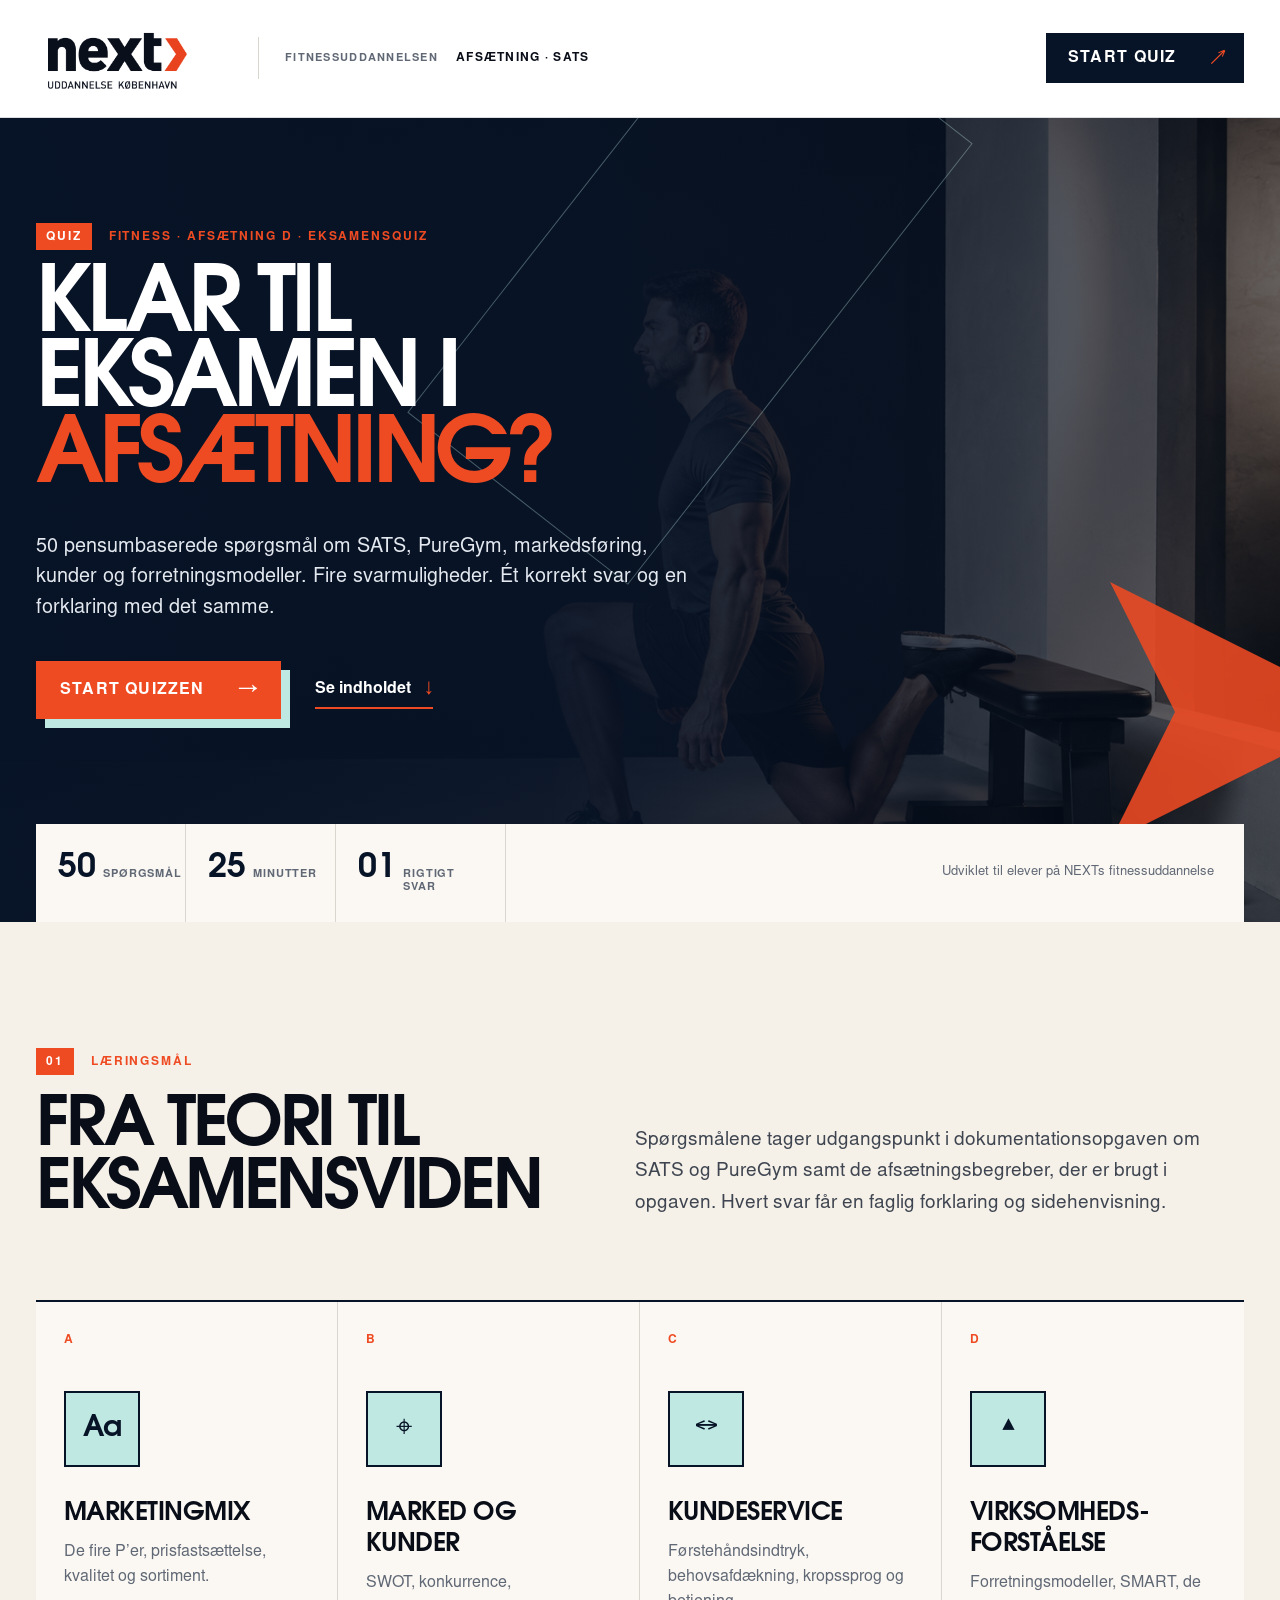
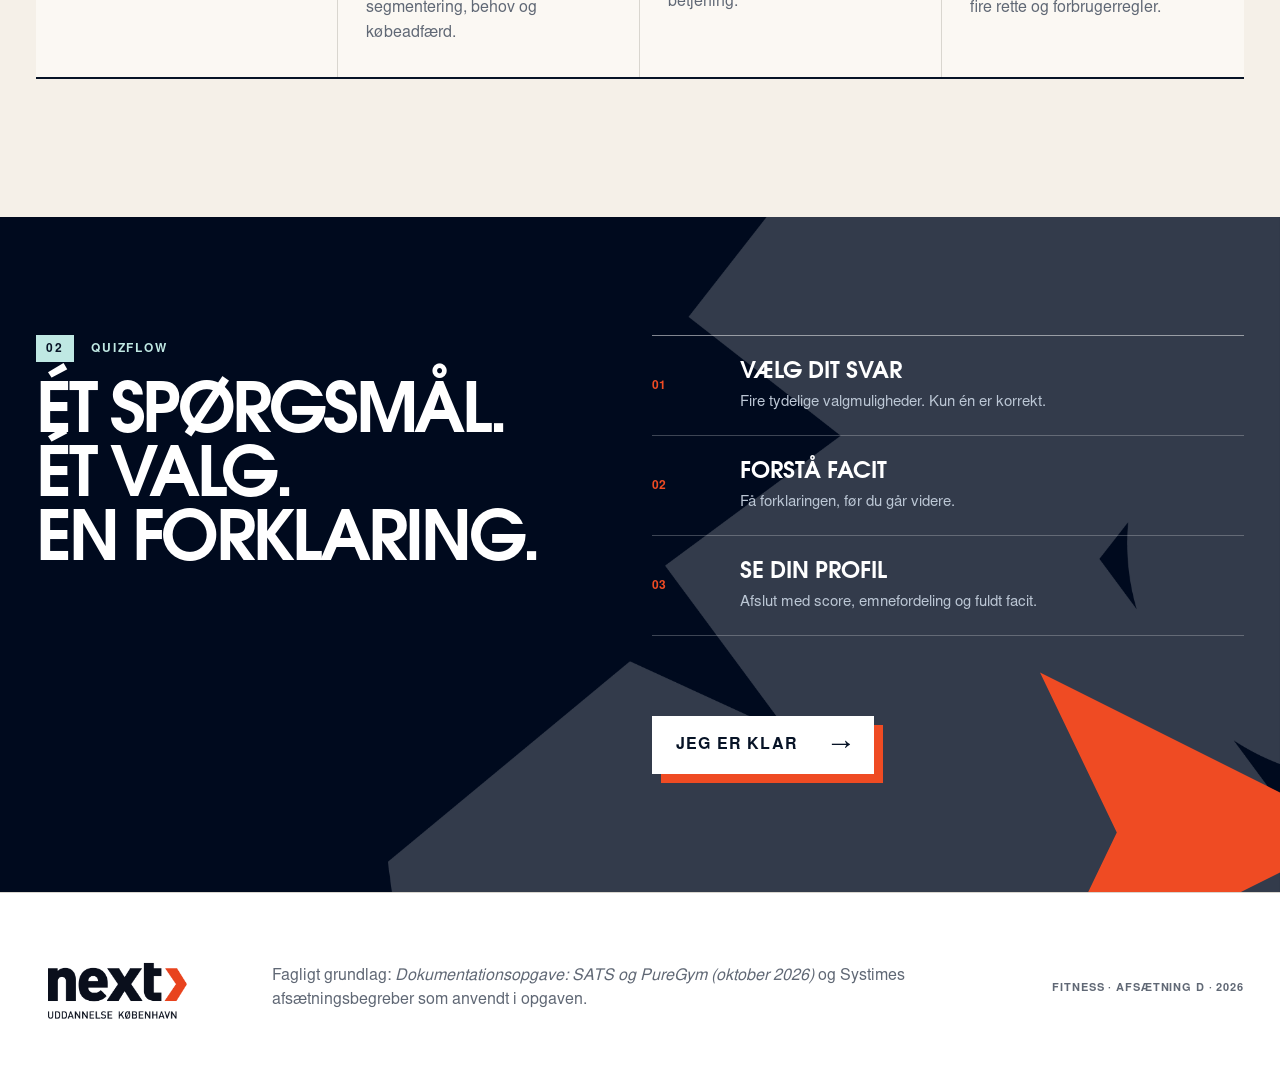
==== commit bd2fb2fa: "Ret overskrift til to ønskede linjer i læringsmål" ====
--- a/eksamen/index.html
+++ b/eksamen/index.html
@@ -1672,7 +1672,7 @@
       <section id="quiz-overview" class="overview page-width" aria-labelledby="overview-title">
         <div class="section-intro">
           <p class="overline"><span>01</span> Læringsmål</p>
-          <h2 id="overview-title">Fra teori<br>til eksamensviden</h2>
+          <h2 id="overview-title">Fra teori til<br>eksamensviden</h2>
           <p>Spørgsmålene tager udgangspunkt i dokumentationsopgaven om SATS og PureGym samt de afsætningsbegreber, der er brugt i opgaven. Hvert svar får en faglig forklaring og sidehenvisning.</p>
         </div>
 
